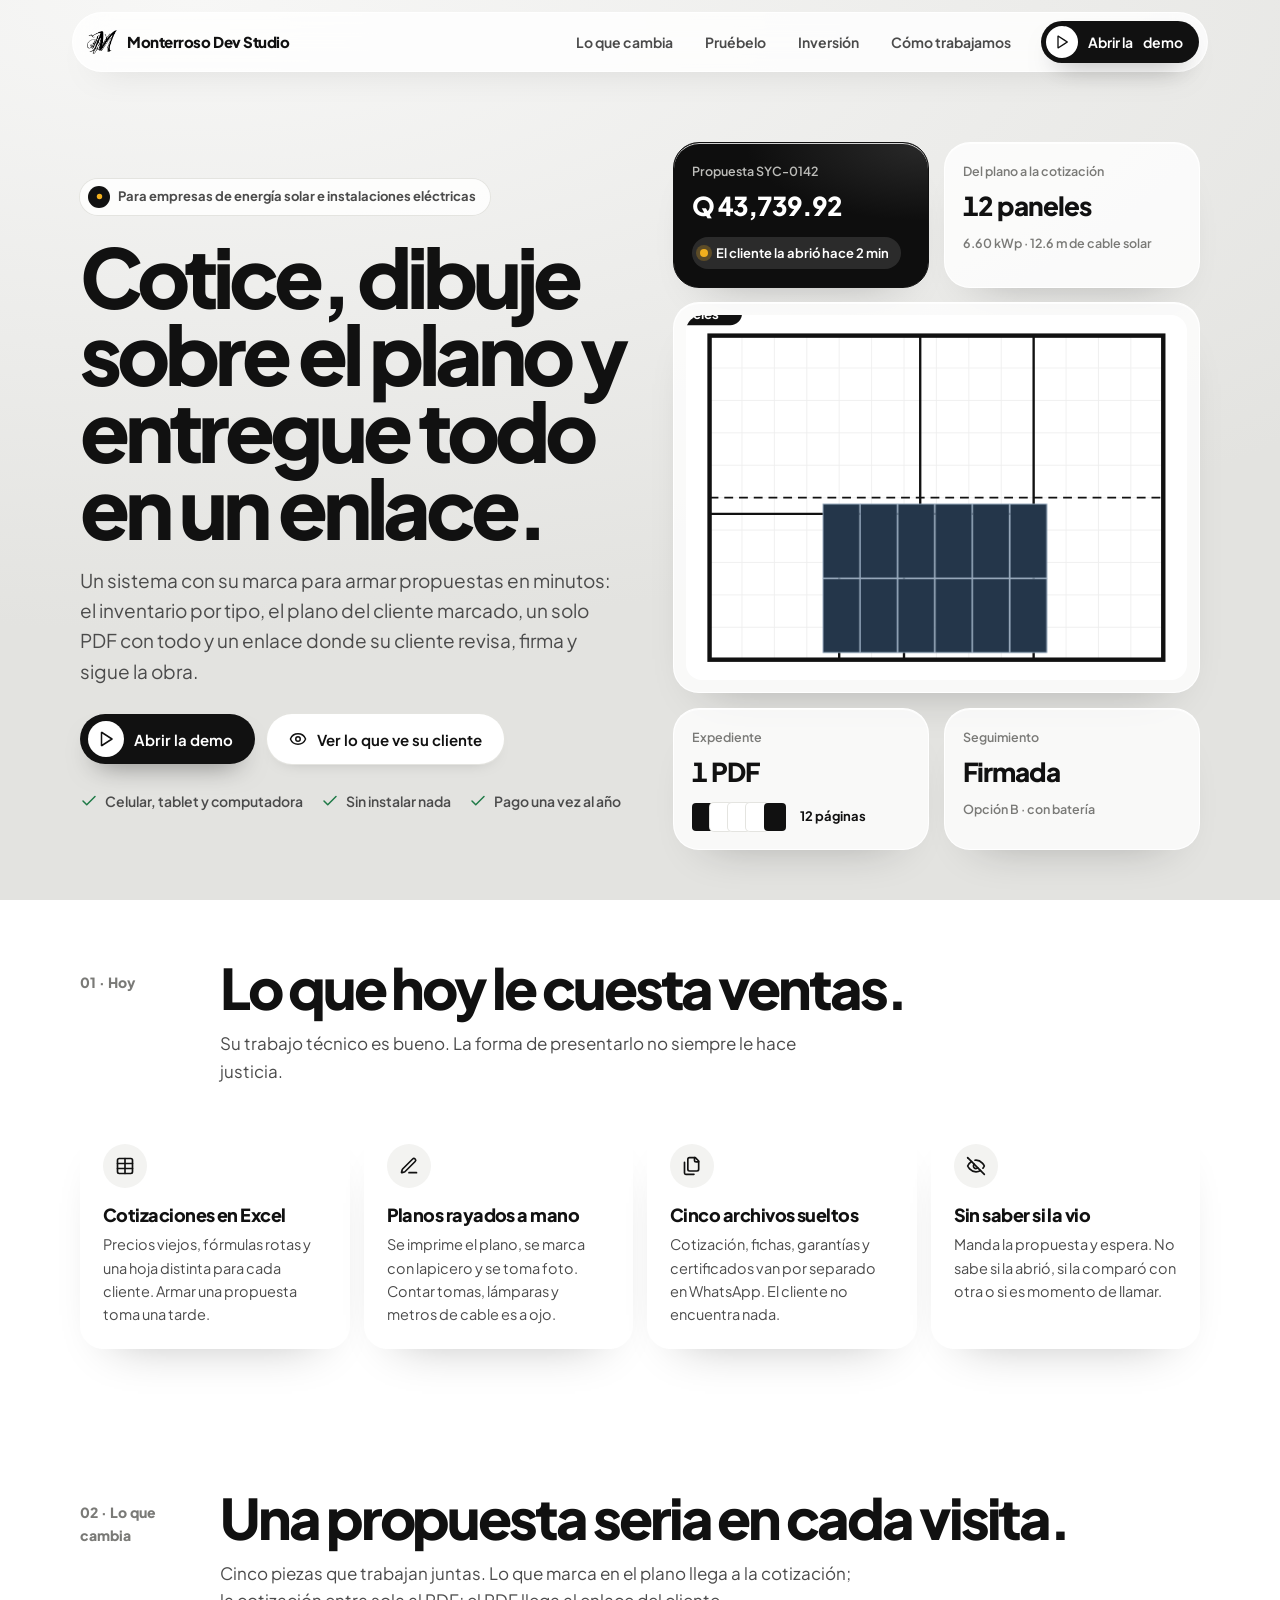
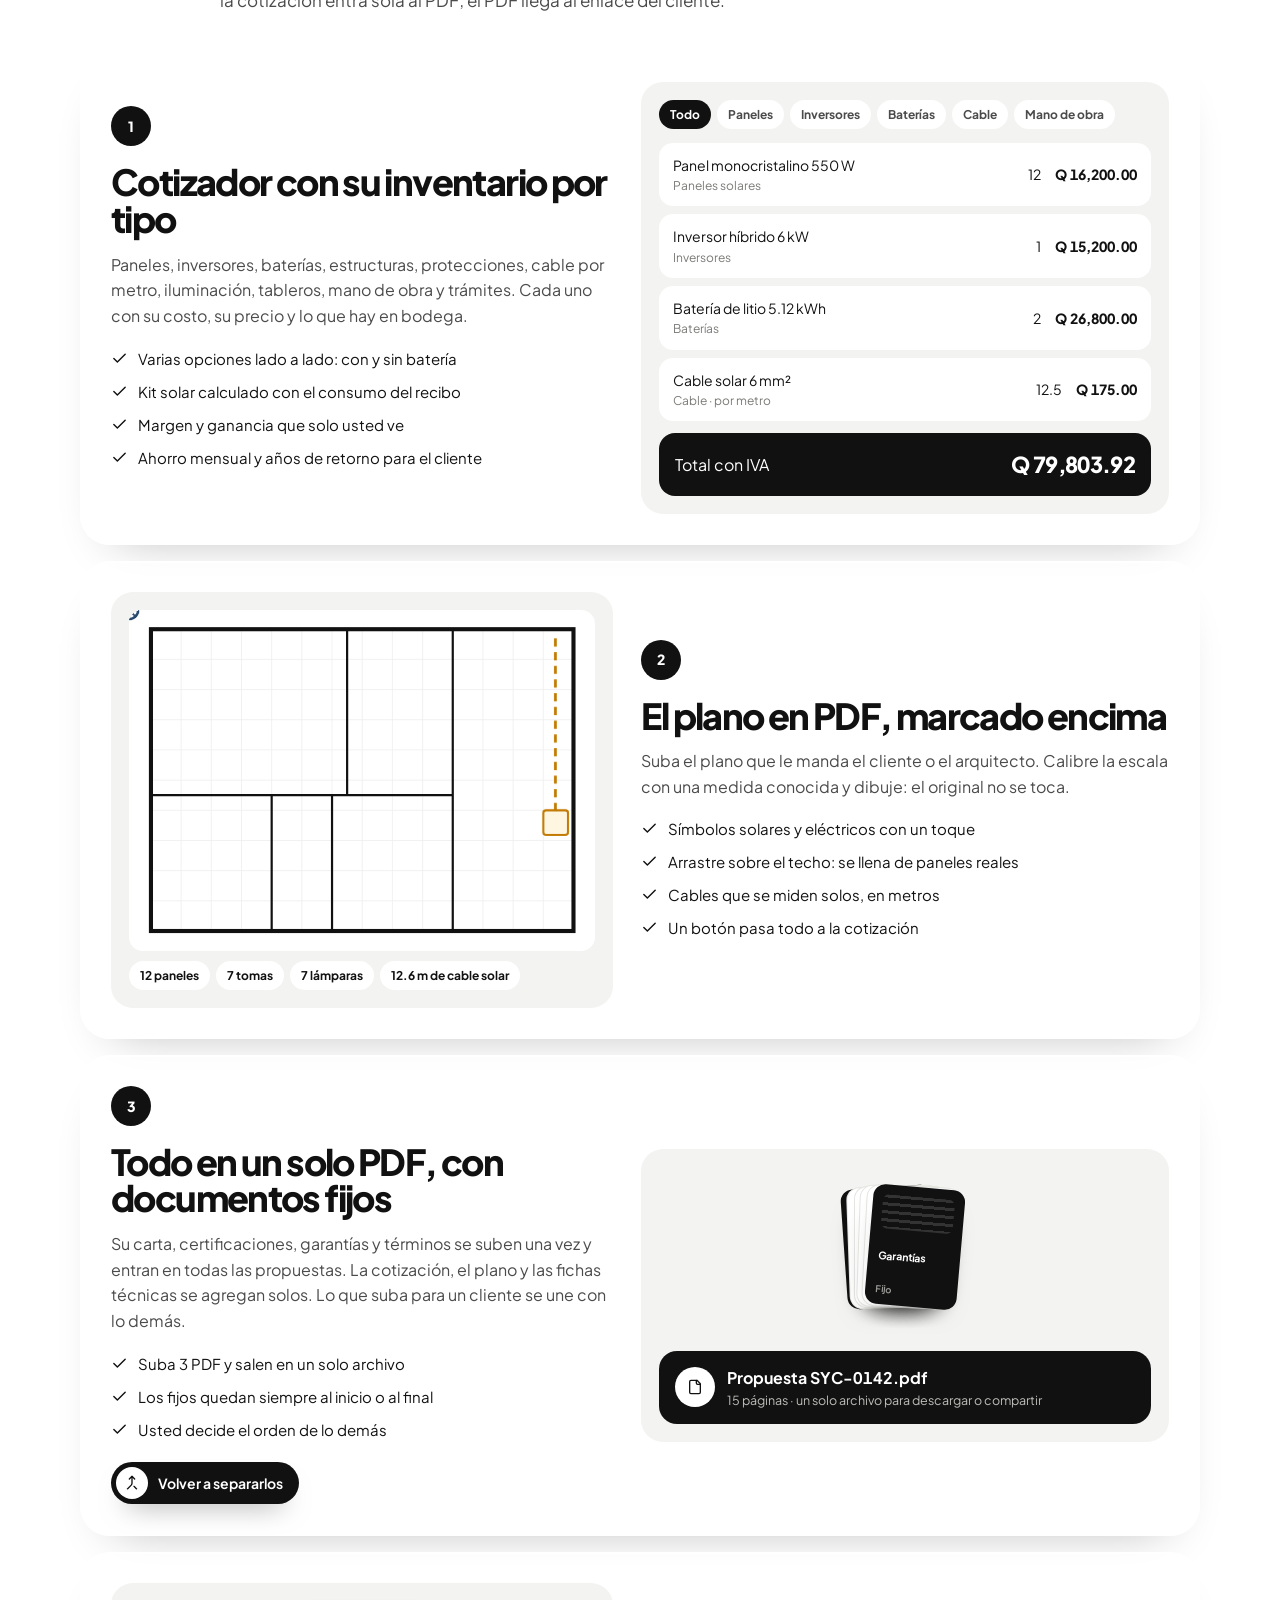
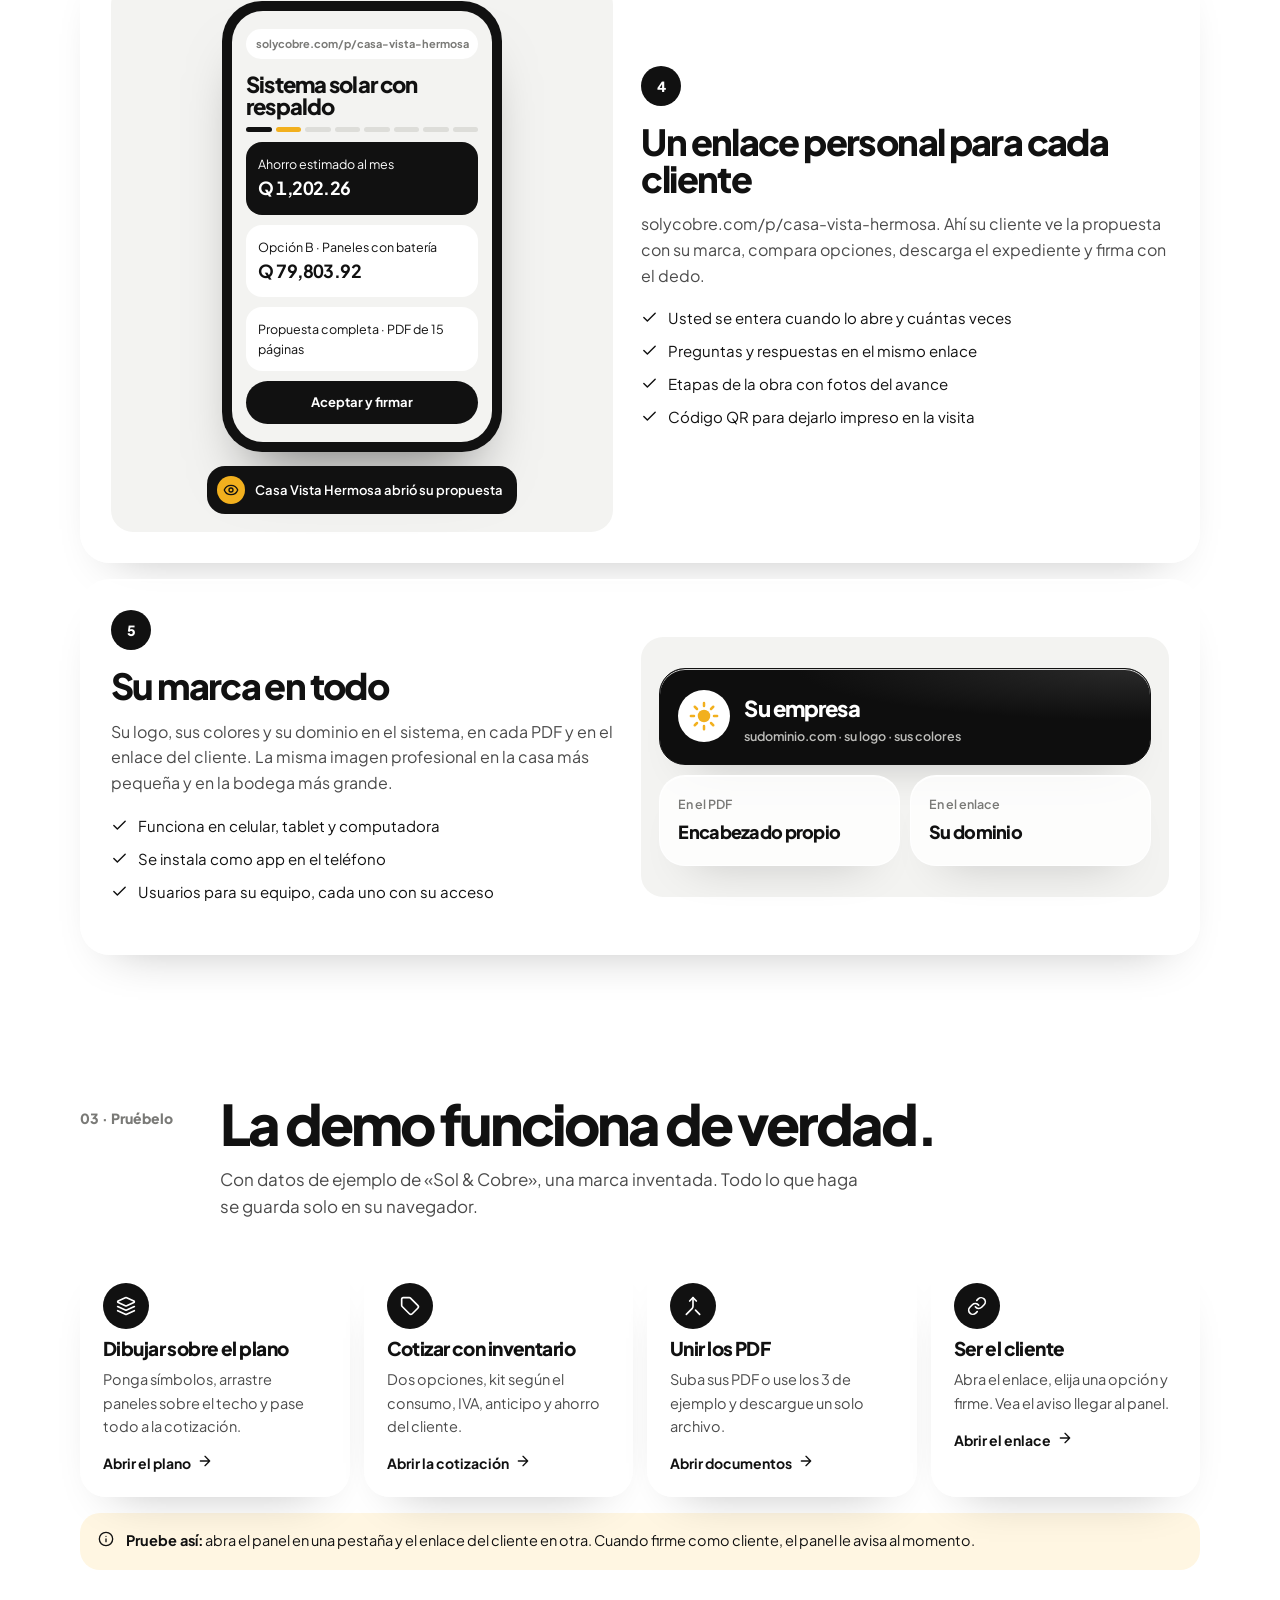
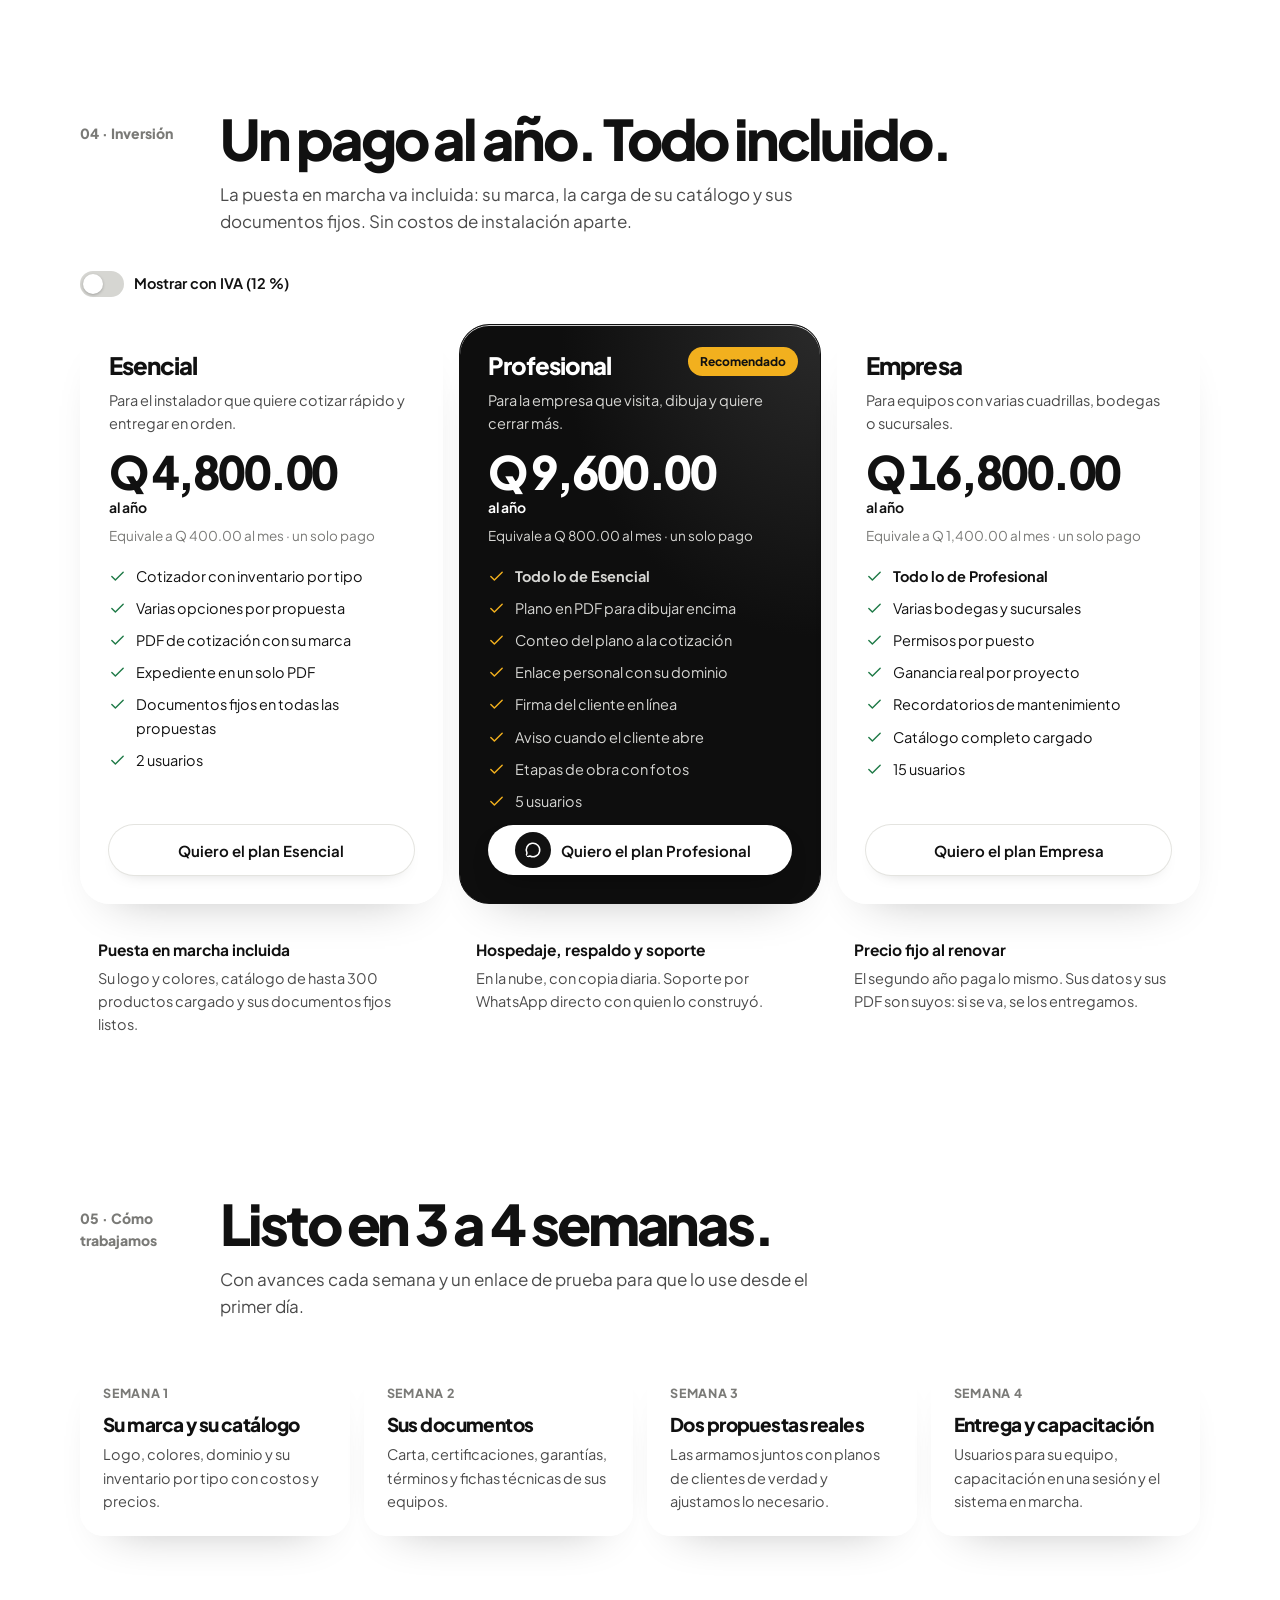
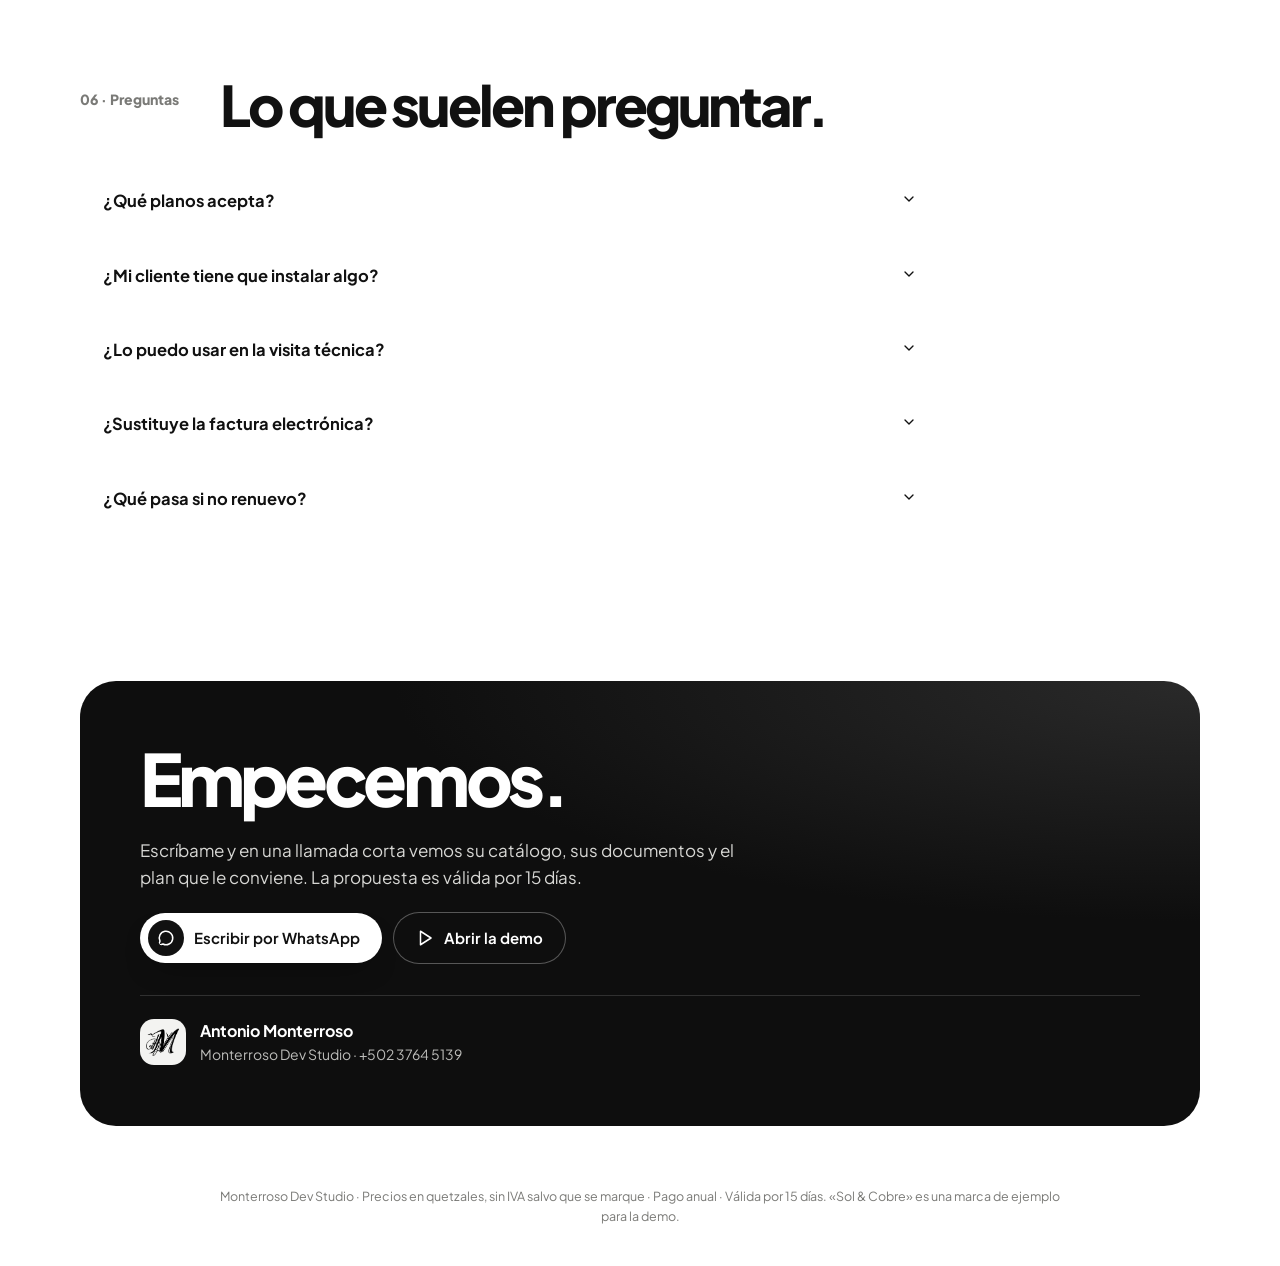
==== index.html @ 01df24fc "Propuesta y demo: sistema de propuestas para energía solar e instalaciones Co-Authored-By: Claude Op" ====
<!doctype html>
<html lang="es">
<head>
<meta charset="utf-8">
<meta name="viewport" content="width=device-width, initial-scale=1, viewport-fit=cover">
<title>Propuestas que cierran · Monterroso Dev Studio</title>
<meta name="description" content="Sistema para empresas de energía solar e instalaciones eléctricas: cotización con inventario por tipo, plano en PDF para dibujar encima, expediente en un solo PDF y enlace de seguimiento para cada cliente.">
<meta property="og:title" content="Propuestas que cierran · Energía solar e instalaciones">
<meta property="og:description" content="Cotice, dibuje sobre el plano y entregue todo en un solo enlace con su marca.">
<meta name="theme-color" content="#111111">
<link rel="icon" href="data:image/svg+xml,%3Csvg xmlns='http://www.w3.org/2000/svg' viewBox='0 0 24 24'%3E%3Crect width='24' height='24' rx='6' fill='%23111111'/%3E%3Ccircle cx='12' cy='12' r='5' fill='%23F2B01E'/%3E%3C/svg%3E">
<link rel="preconnect" href="https://fonts.googleapis.com">
<link rel="preconnect" href="https://fonts.gstatic.com" crossorigin>
<link href="https://fonts.googleapis.com/css2?family=Plus+Jakarta+Sans:wght@400;500;600;700;800&display=swap" rel="stylesheet">
<link rel="stylesheet" href="css/propuesta.css?v=2">
</head>
<body>
<header class="barra"><div class="barra-in">
  <a class="firma-b" href="#portada"><img src="img/firma-m.png" alt=""><span>Monterroso Dev Studio</span></a>
  <nav aria-label="Secciones"><a href="#cambia">Lo que cambia</a><a href="#pruebe">Pruébelo</a><a href="#inversion">Inversión</a><a href="#trabajo">Cómo trabajamos</a></nav>
  <a class="btn btn-n btn-s" href="demo/" data-i="play"><span class="sin-movil">Abrir la </span>demo</a>
</div></header>

<main>
<section class="portada" id="portada"><div class="envol">
  <div>
    <span class="eti"><i><svg width="13" height="13" viewBox="0 0 24 24" aria-hidden="true"><circle cx="12" cy="12" r="5" fill="#F2B01E"/></svg></i>Para empresas de energía solar e instalaciones eléctricas</span>
    <h1>Cotice, dibuje sobre el plano y entregue todo en un enlace.</h1>
    <p class="lead">Un sistema con su marca para armar propuestas en minutos: el inventario por tipo, el plano del cliente marcado, un solo PDF con todo y un enlace donde su cliente revisa, firma y sigue la obra.</p>
    <div class="fila"><a class="btn btn-n" href="demo/" data-i="play">Abrir la demo</a><a class="btn" href="demo/cliente.html?c=casa-vista-hermosa" data-i="eye">Ver lo que ve su cliente</a></div>
    <div class="puntos"><span data-i="check">Celular, tablet y computadora</span><span data-i="check">Sin instalar nada</span><span data-i="check">Pago una vez al año</span></div>
  </div>
  <div class="tablero" aria-hidden="true">
    <div class="pz neg aparece"><small>Propuesta SYC-0142</small><b>Q 43,739.92</b><span class="vivo"><i></i>El cliente la abrió hace 2 min</span></div>
    <div class="pz aparece"><small>Del plano a la cotización</small><b>12 paneles</b><small style="margin-top:6px">6.60 kWp · 12.6 m de cable solar</small></div>
    <div class="pz pz-plano aparece" data-plano-portada></div>
    <div class="pz aparece"><small>Expediente</small><b>1 PDF</b><div class="pila-m"><span class="f"></span><span></span><span></span><span></span><span class="f"></span><em>12 páginas</em></div></div>
    <div class="pz aparece"><small>Seguimiento</small><b>Firmada</b><small style="margin-top:6px">Opción B · con batería</small></div>
  </div>
</div></section>

<section class="sec" id="hoy"><div class="envol">
  <div class="sec-cab rv"><span class="n">01 · Hoy</span><div><h2>Lo que hoy le cuesta ventas.</h2><p>Su trabajo técnico es bueno. La forma de presentarlo no siempre le hace justicia.</p></div></div>
  <div class="dolor">
    <div class="rv"><span class="ic" data-i="table"></span><h3>Cotizaciones en Excel</h3><p>Precios viejos, fórmulas rotas y una hoja distinta para cada cliente. Armar una propuesta toma una tarde.</p></div>
    <div class="rv"><span class="ic" data-i="pen"></span><h3>Planos rayados a mano</h3><p>Se imprime el plano, se marca con lapicero y se toma foto. Contar tomas, lámparas y metros de cable es a ojo.</p></div>
    <div class="rv"><span class="ic" data-i="files"></span><h3>Cinco archivos sueltos</h3><p>Cotización, fichas, garantías y certificados van por separado en WhatsApp. El cliente no encuentra nada.</p></div>
    <div class="rv"><span class="ic" data-i="eyeOff"></span><h3>Sin saber si la vio</h3><p>Manda la propuesta y espera. No sabe si la abrió, si la comparó con otra o si es momento de llamar.</p></div>
  </div>
</div></section>

<section class="sec" id="cambia"><div class="envol">
  <div class="sec-cab rv"><span class="n">02 · Lo que cambia</span><div><h2>Una propuesta seria en cada visita.</h2><p>Cinco piezas que trabajan juntas. Lo que marca en el plano llega a la cotización; la cotización entra sola al PDF; el PDF llega al enlace del cliente.</p></div></div>
  <div class="piezas">

    <article class="pieza rv">
      <div class="pz-txt"><span class="num">1</span><h3>Cotizador con su inventario por tipo</h3>
        <p>Paneles, inversores, baterías, estructuras, protecciones, cable por metro, iluminación, tableros, mano de obra y trámites. Cada uno con su costo, su precio y lo que hay en bodega.</p>
        <ul><li data-i="check">Varias opciones lado a lado: con y sin batería</li><li data-i="check">Kit solar calculado con el consumo del recibo</li><li data-i="check">Margen y ganancia que solo usted ve</li><li data-i="check">Ahorro mensual y años de retorno para el cliente</li></ul>
      </div>
      <div class="vis"><div class="mc" data-mini-cot></div></div>
    </article>

    <article class="pieza rv">
      <div class="pz-txt"><span class="num">2</span><h3>El plano en PDF, marcado encima</h3>
        <p>Suba el plano que le manda el cliente o el arquitecto. Calibre la escala con una medida conocida y dibuje: el original no se toca.</p>
        <ul><li data-i="check">Símbolos solares y eléctricos con un toque</li><li data-i="check">Arrastre sobre el techo: se llena de paneles reales</li><li data-i="check">Cables que se miden solos, en metros</li><li data-i="check">Un botón pasa todo a la cotización</li></ul>
      </div>
      <div class="vis plano-mini"><div data-plano-mini></div><div class="leyenda"><span>12 paneles</span><span>7 tomas</span><span>7 lámparas</span><span>12.6 m de cable solar</span></div></div>
    </article>

    <article class="pieza rv">
      <div class="pz-txt"><span class="num">3</span><h3>Todo en un solo PDF, con documentos fijos</h3>
        <p>Su carta, certificaciones, garantías y términos se suben una vez y entran en todas las propuestas. La cotización, el plano y las fichas técnicas se agregan solos. Lo que suba para un cliente se une con lo demás.</p>
        <ul><li data-i="check">Suba 3 PDF y salen en un solo archivo</li><li data-i="check">Los fijos quedan siempre al inicio o al final</li><li data-i="check">Usted decide el orden de lo demás</li></ul>
        <button class="btn btn-n btn-s" type="button" data-unir data-i="merge">Unir los documentos</button>
      </div>
      <div class="vis"><div class="union">
        <div class="hojas" data-hojas>
          <div class="hj f" style="left:0%;--a:120px;--r:-4deg">Carta de presentación<em>Fijo</em></div>
          <div class="hj" style="left:17%;--a:62px;--r:-2deg">Cotización<em>Se agrega solo</em></div>
          <div class="hj" style="left:34%;--a:4px;--r:0deg">Recibo de luz<em>Subido</em></div>
          <div class="hj" style="left:51%;--a:-54px;--r:2deg">Estudio de sombras<em>Subido</em></div>
          <div class="hj" style="left:68%;--a:-112px;--r:3deg">Fotos del lugar<em>Subido</em></div>
          <div class="hj f" style="left:85%;--a:-170px;--r:5deg">Garantías<em>Fijo</em></div>
        </div>
        <div class="res-pdf" data-res><span class="ic" data-i="file"></span><div><b>Propuesta SYC-0142.pdf</b><small>15 páginas · un solo archivo para descargar o compartir</small></div></div>
      </div></div>
    </article>

    <article class="pieza rv">
      <div class="pz-txt"><span class="num">4</span><h3>Un enlace personal para cada cliente</h3>
        <p>solycobre.com/p/casa-vista-hermosa. Ahí su cliente ve la propuesta con su marca, compara opciones, descarga el expediente y firma con el dedo.</p>
        <ul><li data-i="check">Usted se entera cuando lo abre y cuántas veces</li><li data-i="check">Preguntas y respuestas en el mismo enlace</li><li data-i="check">Etapas de la obra con fotos del avance</li><li data-i="check">Código QR para dejarlo impreso en la visita</li></ul>
      </div>
      <div class="vis"><div class="tel"><div class="tel-in">
        <span class="tel-url">solycobre.com/p/casa-vista-hermosa</span>
        <h4>Sistema solar con respaldo</h4>
        <div class="pasos"><i class="h"></i><i class="a"></i><i></i><i></i><i></i><i></i><i></i><i></i></div>
        <div class="c neg">Ahorro estimado al mes<b>Q 1,202.26</b></div>
        <div class="c">Opción B · Paneles con batería<b>Q 79,803.92</b></div>
        <div class="c">Propuesta completa · PDF de 15 páginas</div>
        <div class="firmar">Aceptar y firmar</div>
      </div></div><div class="aviso-m"><i data-i="eye"></i>Casa Vista Hermosa abrió su propuesta</div></div>
    </article>

    <article class="pieza rv">
      <div class="pz-txt"><span class="num">5</span><h3>Su marca en todo</h3>
        <p>Su logo, sus colores y su dominio en el sistema, en cada PDF y en el enlace del cliente. La misma imagen profesional en la casa más pequeña y en la bodega más grande.</p>
        <ul><li data-i="check">Funciona en celular, tablet y computadora</li><li data-i="check">Se instala como app en el teléfono</li><li data-i="check">Usuarios para su equipo, cada uno con su acceso</li></ul>
      </div>
      <div class="vis" style="gap:10px">
        <div class="pz neg" style="display:flex;gap:14px;align-items:center"><span style="width:52px;height:52px;border-radius:50%;background:#fff;display:grid;place-items:center"><svg width="30" height="30" viewBox="0 0 24 24" aria-hidden="true"><circle cx="12" cy="12" r="5" fill="#F2B01E"/><g stroke="#F2B01E" stroke-width="2" stroke-linecap="round"><path d="M12 1.5v2.5M12 20v2.5M1.5 12H4M20 12h2.5M4.6 4.6l1.8 1.8M17.6 17.6l1.8 1.8M4.6 19.4l1.8-1.8M17.6 6.4l1.8-1.8"/></g></svg></span><div><b style="font-size:22px">Su empresa</b><small>sudominio.com · su logo · sus colores</small></div></div>
        <div style="display:grid;grid-template-columns:1fr 1fr;gap:10px"><div class="pz"><small>En el PDF</small><b style="font-size:18px">Encabezado propio</b></div><div class="pz"><small>En el enlace</small><b style="font-size:18px">Su dominio</b></div></div>
      </div>
    </article>
  </div>
</div></section>

<section class="sec" id="pruebe"><div class="envol">
  <div class="sec-cab rv"><span class="n">03 · Pruébelo</span><div><h2>La demo funciona de verdad.</h2><p>Con datos de ejemplo de «Sol &amp; Cobre», una marca inventada. Todo lo que haga se guarda solo en su navegador.</p></div></div>
  <div class="demos">
    <a class="demo-c rv" href="demo/#/p/SYC-0142/plano"><span class="ic" data-i="layers"></span><h3>Dibujar sobre el plano</h3><p>Ponga símbolos, arrastre paneles sobre el techo y pase todo a la cotización.</p><span>Abrir el plano <i data-i="arrow"></i></span></a>
    <a class="demo-c rv" href="demo/#/p/SYC-0142/cotizacion"><span class="ic" data-i="tag"></span><h3>Cotizar con inventario</h3><p>Dos opciones, kit según el consumo, IVA, anticipo y ahorro del cliente.</p><span>Abrir la cotización <i data-i="arrow"></i></span></a>
    <a class="demo-c rv" href="demo/#/p/SYC-0142/documentos"><span class="ic" data-i="merge"></span><h3>Unir los PDF</h3><p>Suba sus PDF o use los 3 de ejemplo y descargue un solo archivo.</p><span>Abrir documentos <i data-i="arrow"></i></span></a>
    <a class="demo-c rv" href="demo/cliente.html?c=casa-vista-hermosa"><span class="ic" data-i="link"></span><h3>Ser el cliente</h3><p>Abra el enlace, elija una opción y firme. Vea el aviso llegar al panel.</p><span>Abrir el enlace <i data-i="arrow"></i></span></a>
  </div>
  <div class="consejo rv"><span data-i="info"></span><p><b>Pruebe así:</b> abra el panel en una pestaña y el enlace del cliente en otra. Cuando firme como cliente, el panel le avisa al momento.</p></div>
</div></section>

<section class="sec" id="inversion"><div class="envol">
  <div class="sec-cab rv"><span class="n">04 · Inversión</span><div><h2>Un pago al año. Todo incluido.</h2><p>La puesta en marcha va incluida: su marca, la carga de su catálogo y sus documentos fijos. Sin costos de instalación aparte.</p></div></div>
  <label class="iva-sw rv"><input type="checkbox" data-iva> Mostrar con IVA (12 %)</label>
  <div class="planes" data-planes></div>
  <div class="incluye rv">
    <div><b>Puesta en marcha incluida</b>Su logo y colores, catálogo de hasta 300 productos cargado y sus documentos fijos listos.</div>
    <div><b>Hospedaje, respaldo y soporte</b>En la nube, con copia diaria. Soporte por WhatsApp directo con quien lo construyó.</div>
    <div><b>Precio fijo al renovar</b>El segundo año paga lo mismo. Sus datos y sus PDF son suyos: si se va, se los entregamos.</div>
  </div>
</div></section>

<section class="sec" id="trabajo"><div class="envol">
  <div class="sec-cab rv"><span class="n">05 · Cómo trabajamos</span><div><h2>Listo en 3 a 4 semanas.</h2><p>Con avances cada semana y un enlace de prueba para que lo use desde el primer día.</p></div></div>
  <div class="pasos-t">
    <div class="rv"><span class="sem">Semana 1</span><h3>Su marca y su catálogo</h3><p>Logo, colores, dominio y su inventario por tipo con costos y precios.</p></div>
    <div class="rv"><span class="sem">Semana 2</span><h3>Sus documentos</h3><p>Carta, certificaciones, garantías, términos y fichas técnicas de sus equipos.</p></div>
    <div class="rv"><span class="sem">Semana 3</span><h3>Dos propuestas reales</h3><p>Las armamos juntos con planos de clientes de verdad y ajustamos lo necesario.</p></div>
    <div class="rv"><span class="sem">Semana 4</span><h3>Entrega y capacitación</h3><p>Usuarios para su equipo, capacitación en una sesión y el sistema en marcha.</p></div>
  </div>
</div></section>

<section class="sec" id="preguntas"><div class="envol">
  <div class="sec-cab rv"><span class="n">06 · Preguntas</span><div><h2>Lo que suelen preguntar.</h2></div></div>
  <div class="faq">
    <details class="rv"><summary>¿Qué planos acepta?<span data-i="chevD"></span></summary><p>Cualquier PDF: el que exporta el arquitecto desde su programa de dibujo o uno escaneado. Se calibra la escala con una medida conocida y desde ahí todo sale en metros reales.</p></details>
    <details class="rv"><summary>¿Mi cliente tiene que instalar algo?<span data-i="chevD"></span></summary><p>No. Abre el enlace en su teléfono o computadora. Firma con el dedo y descarga su PDF sin crear cuenta.</p></details>
    <details class="rv"><summary>¿Lo puedo usar en la visita técnica?<span data-i="chevD"></span></summary><p>Sí. En el teléfono o la tablet marca el plano, ajusta la cotización y le deja el código QR al cliente antes de irse.</p></details>
    <details class="rv"><summary>¿Sustituye la factura electrónica?<span data-i="chevD"></span></summary><p>No. Arma propuestas, cotizaciones y seguimiento. La facturación FEL se puede conectar después si la necesita.</p></details>
    <details class="rv"><summary>¿Qué pasa si no renuevo?<span data-i="chevD"></span></summary><p>Le entregamos todas sus propuestas, su catálogo y sus PDF. La información es de su empresa.</p></details>
  </div>
</div></section>

<section class="cierre" id="empecemos"><div class="envol"><div class="cierre-in rv">
  <h2>Empecemos.</h2>
  <p>Escríbame y en una llamada corta vemos su catálogo, sus documentos y el plan que le conviene. La propuesta es válida por 15 días.</p>
  <div class="fila"><a class="btn btn-n" data-wa href="#" target="_blank" rel="noopener" data-i="chat">Escribir por WhatsApp</a><a class="btn" href="demo/" data-i="play">Abrir la demo</a></div>
  <div class="firma"><img src="img/firma-m.png" alt="M de Monterroso"><span><b>Antonio Monterroso</b>Monterroso Dev Studio · +502 3764 5139</span></div>
</div></div></section>
</main>
<footer class="pie">Monterroso Dev Studio · Precios en quetzales, sin IVA salvo que se marque · Pago anual · Válida por 15 días. «Sol &amp; Cobre» es una marca de ejemplo para la demo.</footer>
<script src="js/propuesta.js?v=2"></script>
</body>
</html>
---- css/propuesta.css ----
/* Propuesta · Monterroso Dev Studio — diseño claro tipo tablero */
:root {
  --papel: #F3F3F1; --blanco: #FFFFFF; --tinta: #111111; --tinta-2: #4B4B4B; --gris: #7A7A77; --linea: #E4E4E0;
  --sol: #F2B01E; --sol-s: #FFF6E2; --bien: #1F7A47;
  --vidrio: rgba(255,255,255,.78); --borde-v: rgba(255,255,255,.95);
  --sombra: 0 1px 0 rgba(255,255,255,.8) inset, 0 24px 48px -34px rgba(0,0,0,.32);
  --ease: cubic-bezier(0.23, 1, 0.32, 1);
  --f: "Plus Jakarta Sans", ui-sans-serif, sans-serif;
  color-scheme: light;
}
* { box-sizing: border-box; }
html { scroll-behavior: smooth; -webkit-text-size-adjust: 100%; }
@media (prefers-reduced-motion: reduce) { html { scroll-behavior: auto; } }
body { margin: 0; background: radial-gradient(120% 70% at 15% 0%, #F7F7F6 0%, #ECECEA 55%, #E3E3E0 100%) fixed; color: var(--tinta); font: 16px/1.6 var(--f); -webkit-font-smoothing: antialiased; }
h1, h2, h3 { margin: 0; letter-spacing: -0.04em; line-height: 1.02; font-weight: 800; }
p { margin: 0; }
a { color: inherit; }
b { font-variant-numeric: tabular-nums; }
svg { flex: none; }
:focus-visible { outline: 2px solid var(--tinta); outline-offset: 3px; }
.sr { position: absolute; width: 1px; height: 1px; overflow: hidden; clip: rect(0 0 0 0); white-space: nowrap; }
.envol { max-width: 1160px; margin: 0 auto; padding: 0 20px; }

/* barra */
.barra { position: sticky; top: 12px; z-index: 20; margin: 12px auto 0; max-width: 1160px; padding: 0 12px; }
.barra-in { display: flex; align-items: center; gap: 16px; padding: 8px 8px 8px 14px; border-radius: 999px; background: rgba(255,255,255,.82); border: 1px solid var(--borde-v); box-shadow: 0 16px 36px -26px rgba(0,0,0,.35); -webkit-backdrop-filter: blur(16px); backdrop-filter: blur(16px); }
.firma-b { display: flex; align-items: center; gap: 10px; text-decoration: none; font-weight: 800; letter-spacing: -0.03em; font-size: 15px; }
.firma-b img { width: 30px; height: 30px; object-fit: contain; }
.barra nav { display: flex; gap: 4px; margin-left: auto; }
.barra nav a { text-decoration: none; font-weight: 650; font-size: 14px; color: var(--tinta-2); padding: 9px 14px; border-radius: 999px; transition: background-color 160ms var(--ease), color 160ms var(--ease); }
@media (hover: hover) and (pointer: fine) { .barra nav a:hover { background: rgba(0,0,0,.05); color: var(--tinta); } }
@media (max-width: 860px) { .barra nav { display: none; } .barra .btn { margin-left: auto; } }

/* botones */
.btn { display: inline-flex; align-items: center; gap: 10px; min-height: 50px; padding: 0 22px; border-radius: 999px; border: 0; background: var(--blanco); color: var(--tinta); font: 650 15px var(--f); cursor: pointer; text-decoration: none; white-space: nowrap; box-shadow: 0 0 0 1px var(--linea), 0 8px 18px -14px rgba(0,0,0,.35); transition: transform 140ms var(--ease), background-color 160ms var(--ease), box-shadow 160ms var(--ease); }
.btn:active { transform: scale(0.97); }
.btn-n { background: #111; color: #fff; box-shadow: 0 14px 28px -16px rgba(0,0,0,.6); padding-left: 8px; }
.btn-n > svg:first-child { width: 36px; height: 36px; padding: 9px; border-radius: 50%; background: #fff; color: #111; }
.btn-s { min-height: 42px; font-size: 14px; padding: 0 16px; }
.btn-s.btn-n { padding-left: 5px; }
.btn-s.btn-n > svg:first-child { width: 32px; height: 32px; padding: 8px; }
@media (hover: hover) and (pointer: fine) { .btn-n:hover { background: #000; } .btn:not(.btn-n):hover { box-shadow: 0 0 0 1px #111, 0 8px 18px -14px rgba(0,0,0,.35); } }
.fila { display: flex; flex-wrap: wrap; gap: 12px; align-items: center; }

/* portada */
.portada { padding: 70px 0 40px; }
.portada .envol { display: grid; grid-template-columns: minmax(0, 1.05fr) minmax(0, 1fr); gap: 40px; align-items: center; }
@media (max-width: 960px) { .portada .envol { grid-template-columns: 1fr; } .portada { padding-top: 44px; } }
.eti { display: inline-flex; align-items: center; gap: 8px; font-size: 13px; font-weight: 700; color: var(--tinta-2); padding: 7px 14px 7px 8px; border-radius: 999px; background: rgba(255,255,255,.85); box-shadow: 0 0 0 1px var(--linea); }
.eti i { width: 22px; height: 22px; border-radius: 50%; background: #111; display: grid; place-items: center; }
.portada h1 { font-size: clamp(42px, 6.4vw, 82px); letter-spacing: -0.06em; line-height: .94; margin: 22px 0 20px; }
.portada .lead { font-size: clamp(17px, 1.6vw, 19px); color: var(--tinta-2); max-width: 540px; margin-bottom: 28px; }
.puntos { display: flex; flex-wrap: wrap; gap: 8px 18px; margin-top: 26px; font-size: 14px; font-weight: 600; color: var(--tinta-2); }
.puntos span { display: inline-flex; gap: 7px; align-items: center; }
.puntos svg { color: var(--bien); }

/* tablero de portada */
.tablero { position: relative; display: grid; grid-template-columns: 1fr 1fr; gap: 14px; }
.pz { background: var(--vidrio); border: 1px solid var(--borde-v); box-shadow: var(--sombra); border-radius: 26px; padding: 18px; }
.pz small { display: block; font-size: 12.5px; color: var(--gris); font-weight: 600; }
.pz b { font-size: 26px; font-weight: 800; letter-spacing: -0.04em; display: block; margin-top: 4px; }
.pz.neg { background: radial-gradient(120% 90% at 100% 0%, #2A2A2A 0%, #0E0E0E 60%); color: #fff; border-color: #111; }
.pz.neg small { color: #BDBDBA; }
.pz-plano { grid-column: 1 / -1; padding: 12px; }
.pz-plano svg { width: 100%; height: auto; display: block; border-radius: 16px; background: #fff; }
.vivo { display: inline-flex; gap: 8px; align-items: center; margin-top: 10px; font-size: 13px; font-weight: 650; padding: 6px 12px 6px 8px; border-radius: 999px; background: rgba(255,255,255,.12); }
.vivo i { width: 8px; height: 8px; border-radius: 50%; background: var(--sol); box-shadow: 0 0 0 4px rgba(242,176,30,.25); }
.pila-m { display: flex; align-items: center; gap: 10px; margin-top: 10px; }
.pila-m span { width: 22px; height: 28px; border-radius: 4px; background: #fff; box-shadow: 0 0 0 1px var(--linea); margin-left: -14px; }
.pila-m span:first-child { margin-left: 0; }
.pila-m span.f { background: #111; box-shadow: none; }
.pila-m em { font-style: normal; font-size: 13px; font-weight: 700; margin-left: 4px; }
.aparece { animation: aparece 700ms var(--ease) both; }
.aparece:nth-child(2) { animation-delay: 70ms; } .aparece:nth-child(3) { animation-delay: 140ms; } .aparece:nth-child(4) { animation-delay: 210ms; }
@keyframes aparece { from { opacity: 0; transform: translateY(14px) scale(0.98); } }
.panel-sol { opacity: 0; animation: pone 500ms var(--ease) forwards; }
@keyframes pone { from { opacity: 0; transform: translateY(-6px); } to { opacity: 1; transform: none; } }

/* secciones */
.sec { padding: 70px 0; }
.sec-cab { display: grid; grid-template-columns: 120px 1fr; gap: 20px; margin-bottom: 36px; align-items: start; }
.sec-cab .n { font-size: 14px; font-weight: 800; color: var(--gris); padding-top: 12px; }
.sec-cab h2 { font-size: clamp(32px, 4.4vw, 56px); letter-spacing: -0.055em; }
.sec-cab p { color: var(--tinta-2); font-size: 17px; margin-top: 14px; max-width: 640px; }
@media (max-width: 700px) { .sec { padding: 46px 0; } .sec-cab { grid-template-columns: 1fr; gap: 6px; margin-bottom: 24px; } .sec-cab .n { padding: 0; } }

/* hoy */
.dolor { display: grid; grid-template-columns: repeat(4, 1fr); gap: 14px; }
@media (max-width: 960px) { .dolor { grid-template-columns: 1fr 1fr; } }
@media (max-width: 520px) { .dolor { grid-template-columns: 1fr; } }
.dolor div { background: var(--vidrio); border: 1px solid var(--borde-v); box-shadow: var(--sombra); border-radius: 24px; padding: 22px; }
.dolor .ic { width: 44px; height: 44px; border-radius: 50%; background: var(--papel); display: grid; place-items: center; margin-bottom: 16px; }
.dolor h3 { font-size: 18px; letter-spacing: -0.03em; margin-bottom: 8px; line-height: 1.2; }
.dolor p { font-size: 14.5px; color: var(--tinta-2); }

/* lo que cambia */
.piezas { display: grid; gap: 16px; }
.pieza { display: grid; grid-template-columns: minmax(0, 1fr) minmax(0, 1.05fr); gap: 28px; align-items: center; background: var(--vidrio); border: 1px solid var(--borde-v); box-shadow: var(--sombra); border-radius: 30px; padding: 30px; }
.pieza:nth-child(even) .pz-txt { order: 2; }
@media (max-width: 860px) { .pieza { grid-template-columns: 1fr; padding: 22px; gap: 20px; } .pieza:nth-child(even) .pz-txt { order: 0; } }
.pz-txt .num { display: inline-grid; place-items: center; width: 40px; height: 40px; border-radius: 50%; background: #111; color: #fff; font-weight: 800; font-size: 14px; margin-bottom: 18px; }
.pz-txt h3 { font-size: clamp(26px, 3vw, 36px); letter-spacing: -0.045em; margin-bottom: 14px; }
.pz-txt p { color: var(--tinta-2); font-size: 16px; }
.pz-txt ul { list-style: none; padding: 0; margin: 18px 0 20px; display: grid; gap: 9px; font-size: 15px; }
.pz-txt li { display: flex; gap: 10px; }
.pz-txt li svg { margin-top: 3px; }
.vis { background: var(--papel); border-radius: 22px; padding: 18px; min-height: 260px; display: grid; align-content: center; }

/* mini cotizador */
.mc { display: grid; gap: 8px; }
.mc-f { display: grid; grid-template-columns: 1fr auto auto; gap: 14px; align-items: center; background: #fff; border-radius: 14px; padding: 11px 14px; font-size: 14px; }
.mc-f small { display: block; color: var(--gris); font-size: 12px; }
.mc-f b { font-weight: 750; }
.mc-t { display: flex; justify-content: space-between; align-items: center; background: #111; color: #fff; border-radius: 16px; padding: 14px 16px; margin-top: 4px; }
.mc-t b { font-size: 22px; font-weight: 800; letter-spacing: -0.03em; }
.tipos { display: flex; flex-wrap: wrap; gap: 6px; margin-bottom: 6px; }
.tipos span { font-size: 12px; font-weight: 700; padding: 5px 11px; border-radius: 999px; background: #fff; color: var(--tinta-2); }
.tipos span.on { background: #111; color: #fff; }

/* unir PDF */
.union { display: grid; gap: 14px; }
.hojas { position: relative; height: 170px; }
.hj { position: absolute; top: 20px; width: 92px; height: 120px; border-radius: 12px; background: #fff; box-shadow: 0 0 0 1px var(--linea), 0 14px 26px -18px rgba(0,0,0,.4); padding: 10px; font-size: 10.5px; font-weight: 700; line-height: 1.2; transition: transform 620ms var(--ease), opacity 400ms var(--ease); display: grid; align-content: space-between; }
.hj::before { content: ""; display: block; height: 34px; border-radius: 6px; background: repeating-linear-gradient(#EDEDEA 0 3px, transparent 3px 8px); }
.hj.f { background: #111; color: #fff; box-shadow: 0 14px 26px -18px rgba(0,0,0,.6); }
.hj.f::before { background: repeating-linear-gradient(#333 0 3px, transparent 3px 8px); }
.hj em { font-style: normal; font-size: 9.5px; color: var(--gris); font-weight: 650; }
.hj.f em { color: #9A9A97; }
.hojas.unidas .hj { transform: translateX(var(--a)) rotate(var(--r)); }
.res-pdf { display: flex; align-items: center; gap: 12px; background: #111; color: #fff; border-radius: 18px; padding: 14px 16px; opacity: 0; transform: translateY(8px); transition: opacity 400ms var(--ease) 300ms, transform 500ms var(--ease) 300ms; }
.res-pdf.ver { opacity: 1; transform: none; }
.res-pdf b { font-size: 16px; }
.res-pdf small { display: block; color: #BDBDBA; font-size: 12.5px; }
.res-pdf .ic { width: 40px; height: 40px; border-radius: 50%; background: #fff; color: #111; display: grid; place-items: center; }

/* enlace del cliente */
.tel { width: min(280px, 100%); margin: 0 auto; background: #111; border-radius: 40px; padding: 10px; box-shadow: 0 40px 60px -30px rgba(0,0,0,.5); }
.tel-in { background: #F3F3F1; border-radius: 31px; padding: 18px 14px; display: grid; gap: 10px; min-height: 420px; align-content: start; }
.tel-url { font-size: 11px; font-weight: 700; text-align: center; color: var(--gris); background: #fff; border-radius: 999px; padding: 6px; }
.tel h4 { margin: 4px 0 0; font-size: 22px; letter-spacing: -0.04em; line-height: 1; font-weight: 800; }
.tel .c { background: #fff; border-radius: 16px; padding: 12px; font-size: 12.5px; }
.tel .c b { display: block; font-size: 18px; letter-spacing: -0.03em; }
.tel .c.neg { background: #111; color: #fff; }
.tel .pasos { display: flex; gap: 4px; }
.tel .pasos i { flex: 1; height: 5px; border-radius: 99px; background: #DDDDD9; }
.tel .pasos i.h { background: #111; }
.tel .pasos i.a { background: var(--sol); }
.tel .firmar { background: #111; color: #fff; border-radius: 999px; padding: 11px; text-align: center; font-weight: 700; font-size: 13px; }
.aviso-m { display: flex; gap: 10px; align-items: center; background: #111; color: #fff; padding: 10px 14px 10px 10px; border-radius: 18px; font-size: 13px; font-weight: 600; margin: 14px auto 0; width: fit-content; max-width: 100%; }
.aviso-m i { width: 28px; height: 28px; border-radius: 50%; background: var(--sol); color: #111; display: grid; place-items: center; }

/* plano mini */
.plano-mini svg { width: 100%; height: auto; display: block; background: #fff; border-radius: 14px; }
.leyenda { display: flex; flex-wrap: wrap; gap: 6px; margin-top: 10px; }
.leyenda span { font-size: 12px; font-weight: 700; background: #fff; border-radius: 999px; padding: 5px 11px; }

/* pruébelo */
.demos { display: grid; grid-template-columns: repeat(4, 1fr); gap: 14px; }
@media (max-width: 960px) { .demos { grid-template-columns: 1fr 1fr; } }
@media (max-width: 520px) { .demos { grid-template-columns: 1fr; } }
.demo-c { display: grid; gap: 10px; align-content: start; background: var(--vidrio); border: 1px solid var(--borde-v); box-shadow: var(--sombra); border-radius: 26px; padding: 22px; text-decoration: none; color: inherit; transition: box-shadow 180ms var(--ease), transform 140ms var(--ease); }
.demo-c:active { transform: scale(0.98); }
@media (hover: hover) and (pointer: fine) { .demo-c:hover { box-shadow: 0 0 0 1.5px #111, 0 24px 48px -34px rgba(0,0,0,.32); } }
.demo-c .ic { width: 46px; height: 46px; border-radius: 50%; background: #111; color: #fff; display: grid; place-items: center; }
.demo-c h3 { font-size: 19px; letter-spacing: -0.03em; }
.demo-c p { font-size: 14.5px; color: var(--tinta-2); }
.demo-c span { font-size: 14px; font-weight: 700; display: inline-flex; gap: 6px; align-items: center; margin-top: 4px; }
.consejo { margin-top: 16px; display: flex; gap: 12px; align-items: flex-start; background: var(--sol-s); border-radius: 20px; padding: 16px 18px; font-size: 14.5px; }
.consejo svg { margin-top: 2px; }

/* inversión */
.iva-sw { display: inline-flex; align-items: center; gap: 10px; font-weight: 650; font-size: 14.5px; cursor: pointer; }
.iva-sw input { appearance: none; width: 44px; height: 26px; border-radius: 999px; background: #D6D6D2; position: relative; cursor: pointer; transition: background-color 180ms var(--ease); margin: 0; }
.iva-sw input::after { content: ""; position: absolute; top: 3px; left: 3px; width: 20px; height: 20px; border-radius: 50%; background: #fff; transition: transform 200ms var(--ease); box-shadow: 0 1px 3px rgba(0,0,0,.25); }
.iva-sw input:checked { background: #111; }
.iva-sw input:checked::after { transform: translateX(18px); }
.planes { display: grid; grid-template-columns: repeat(3, 1fr); gap: 16px; align-items: stretch; margin-top: 20px; }
@media (max-width: 960px) { .planes { grid-template-columns: 1fr; } }
.plan { display: grid; grid-template-rows: auto auto auto 1fr auto; gap: 12px; background: var(--vidrio); border: 1px solid var(--borde-v); box-shadow: var(--sombra); border-radius: 30px; padding: 28px; position: relative; }
.plan.rec { background: radial-gradient(120% 90% at 100% 0%, #2A2A2A 0%, #0E0E0E 60%); color: #fff; border-color: #111; }
.plan .ins { position: absolute; top: 22px; right: 22px; font-size: 12px; font-weight: 750; padding: 5px 12px; border-radius: 999px; background: var(--sol); color: #111; }
.plan h3 { font-size: 24px; letter-spacing: -0.04em; }
.plan .para { font-size: 14.5px; color: var(--tinta-2); }
.plan.rec .para, .plan.rec .mes, .plan.rec li { color: #D7D7D4; }
.plan .precio b { font-size: clamp(36px, 4vw, 46px); font-weight: 800; letter-spacing: -0.055em; display: block; line-height: 1; }
.plan .precio span { font-size: 14px; font-weight: 650; }
.plan .mes { font-size: 13.5px; color: var(--gris); margin-top: 6px; }
.plan ul { list-style: none; padding: 0; margin: 6px 0 0; display: grid; gap: 9px; font-size: 14.5px; align-content: start; }
.plan li { display: flex; gap: 10px; }
.plan li svg { margin-top: 3px; color: var(--bien); }
.plan.rec li svg { color: var(--sol); }
.plan .btn { justify-content: center; width: 100%; }
.plan.rec .btn-n { background: #fff; color: #111; }
.plan.rec .btn-n > svg:first-child { background: #111; color: #fff; }
.incluye { display: grid; grid-template-columns: repeat(3, 1fr); gap: 14px; margin-top: 16px; }
@media (max-width: 860px) { .incluye { grid-template-columns: 1fr; } }
.incluye div { background: rgba(255,255,255,.6); border-radius: 22px; padding: 18px; font-size: 14.5px; color: var(--tinta-2); }
.incluye b { display: block; color: var(--tinta); font-size: 15.5px; margin-bottom: 4px; }

/* cómo trabajamos */
.pasos-t { display: grid; grid-template-columns: repeat(4, 1fr); gap: 14px; counter-reset: p; }
@media (max-width: 960px) { .pasos-t { grid-template-columns: 1fr 1fr; } }
@media (max-width: 520px) { .pasos-t { grid-template-columns: 1fr; } }
.pasos-t div { background: var(--vidrio); border: 1px solid var(--borde-v); box-shadow: var(--sombra); border-radius: 24px; padding: 22px; }
.pasos-t .sem { font-size: 12.5px; font-weight: 750; color: var(--gris); text-transform: uppercase; letter-spacing: .06em; }
.pasos-t h3 { font-size: 19px; letter-spacing: -0.03em; margin: 8px 0; line-height: 1.2; }
.pasos-t p { font-size: 14.5px; color: var(--tinta-2); }

/* preguntas */
.faq { display: grid; gap: 10px; max-width: 860px; }
.faq details { background: var(--vidrio); border: 1px solid var(--borde-v); box-shadow: var(--sombra); border-radius: 22px; padding: 0 22px; }
.faq summary { cursor: pointer; list-style: none; padding: 18px 0; font-weight: 700; font-size: 16.5px; display: flex; justify-content: space-between; gap: 14px; align-items: center; }
.faq summary::-webkit-details-marker { display: none; }
.faq summary svg { transition: transform 220ms var(--ease); }
.faq details[open] summary svg { transform: rotate(180deg); }
.faq details p { padding: 0 0 18px; color: var(--tinta-2); font-size: 15px; }

/* cierre */
.cierre { padding: 80px 0 60px; }
.cierre-in { background: radial-gradient(120% 90% at 100% 0%, #2A2A2A 0%, #0E0E0E 60%); color: #fff; border-radius: 36px; padding: clamp(28px, 5vw, 60px); display: grid; gap: 22px; }
.cierre h2 { font-size: clamp(38px, 6vw, 72px); letter-spacing: -0.06em; }
.cierre p { color: #D7D7D4; font-size: 17px; max-width: 620px; }
.cierre .btn-n { background: #fff; color: #111; }
.cierre .btn-n > svg:first-child { background: #111; color: #fff; }
.cierre .btn:not(.btn-n) { background: transparent; color: #fff; box-shadow: 0 0 0 1px rgba(255,255,255,.3); }
.firma { display: flex; align-items: center; gap: 14px; margin-top: 10px; padding-top: 22px; border-top: 1px solid rgba(255,255,255,.14); }
.firma img { width: 46px; height: 46px; object-fit: contain; background: #F3F3F1; border-radius: 14px; padding: 6px; }
.firma span { font-size: 14px; color: #BDBDBA; }
.firma b { display: block; color: #fff; font-size: 16px; }
.pie { text-align: center; font-size: 12.5px; color: var(--gris); padding: 0 20px 40px; max-width: 900px; margin: 0 auto; }

/* revelar al bajar */
.rv { opacity: 0; transform: translateY(16px); transition: opacity 600ms var(--ease), transform 700ms var(--ease); }
.rv.si { opacity: 1; transform: none; }
@media (prefers-reduced-motion: reduce) {
  .rv { transform: none; transition: opacity 300ms ease-out; }
  .aparece, .panel-sol { animation: none; opacity: 1; }
  .hj { transition: opacity 300ms ease-out; }
  .hojas.unidas .hj { transform: none; }
  .btn:active, .demo-c:active { transform: none; }
}
.sec, .cierre, .portada { scroll-margin-top: 80px; }
@media (max-width: 480px) {
  .firma-b { font-size: 14px; white-space: nowrap; }
  .barra .sin-movil { display: none; }
  .barra .btn-s { text-transform: capitalize; }
  .barra .btn-s { padding-right: 12px; font-size: 13px; }
  .hj { width: 78px; height: 104px; font-size: 9.5px; }
}
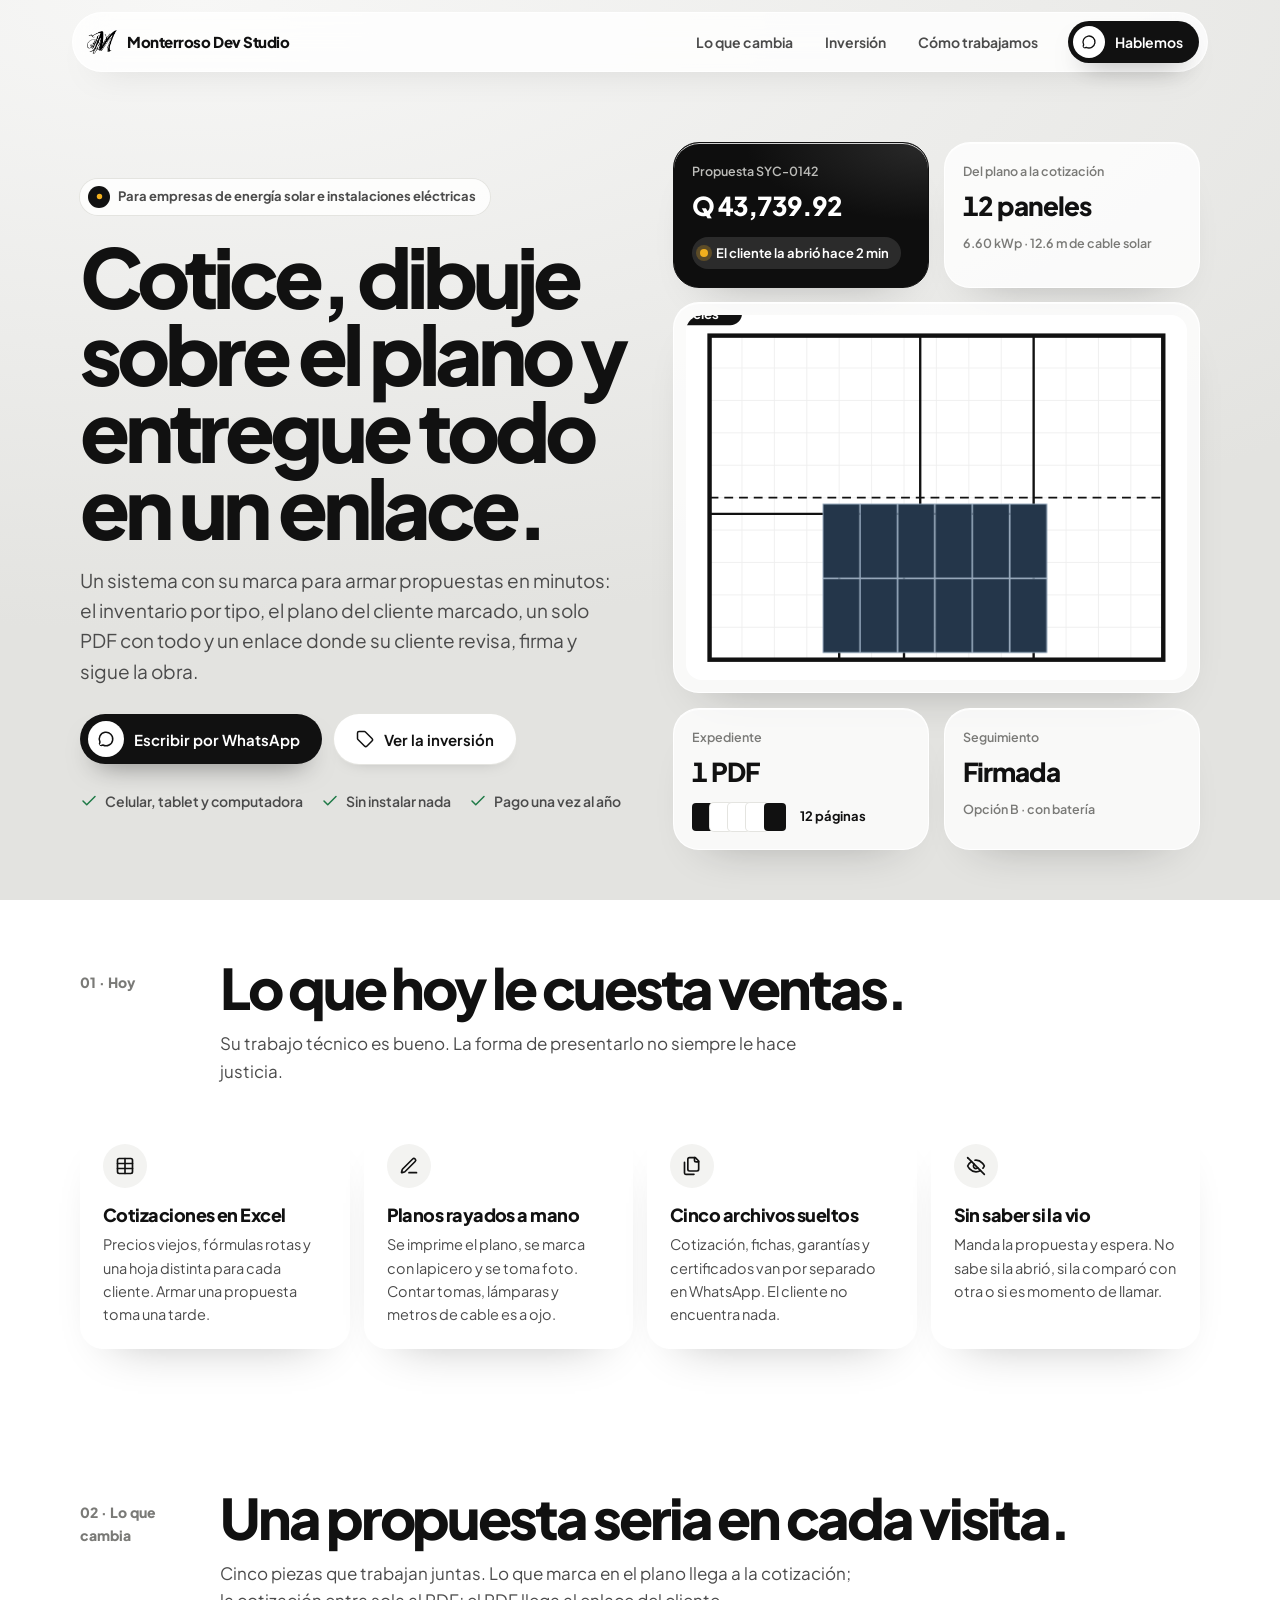
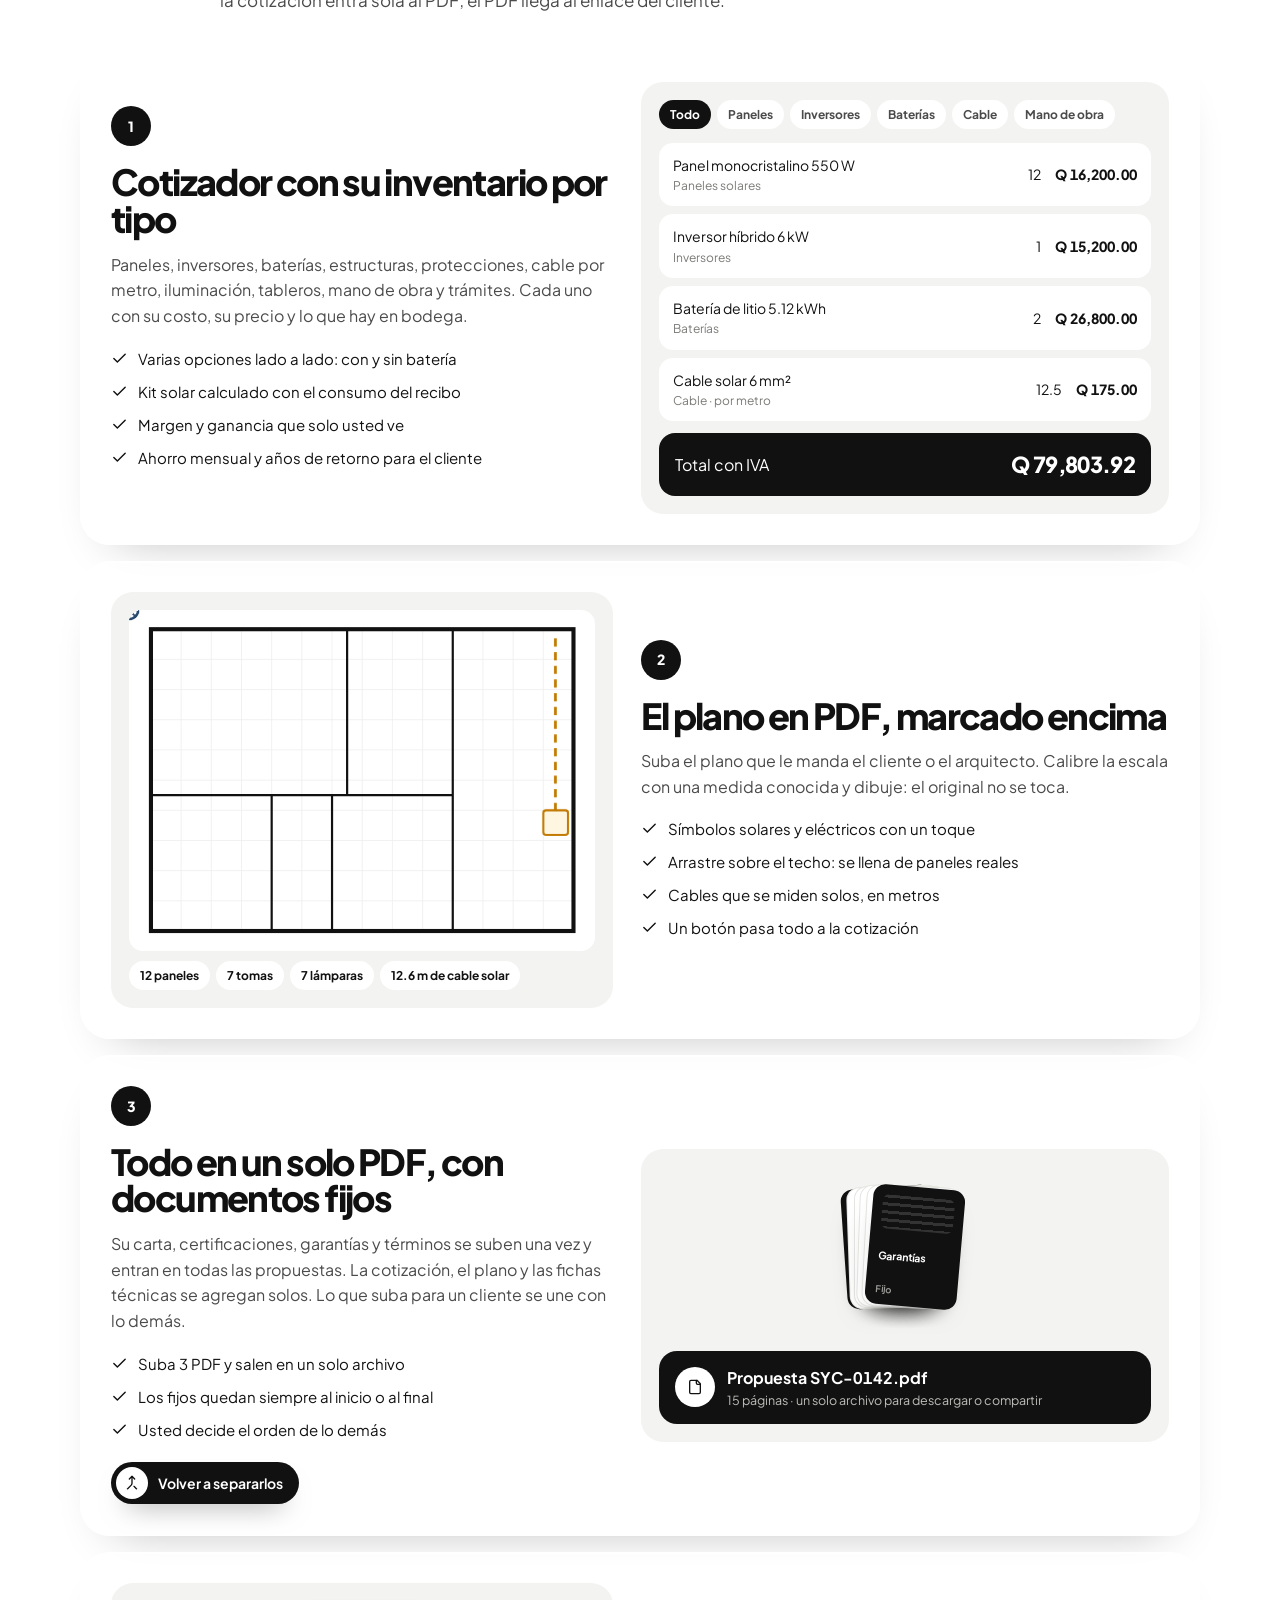
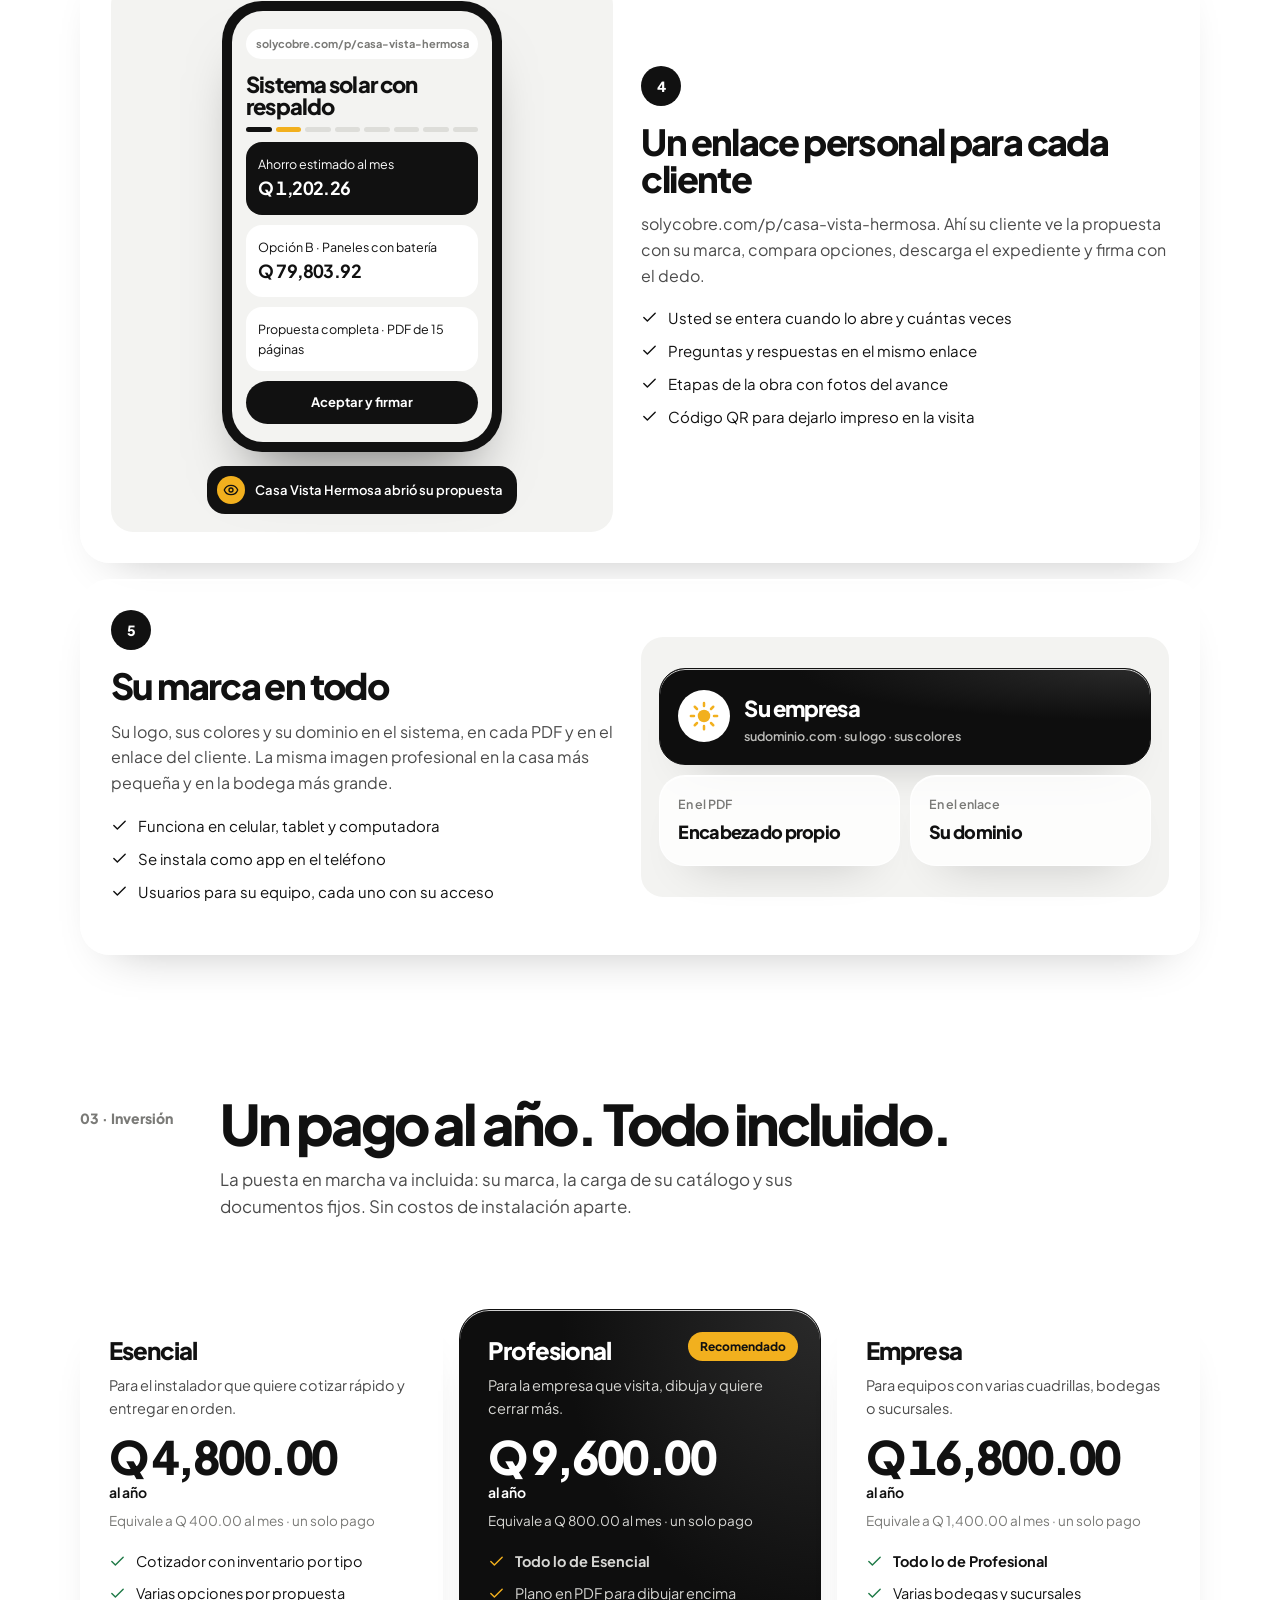
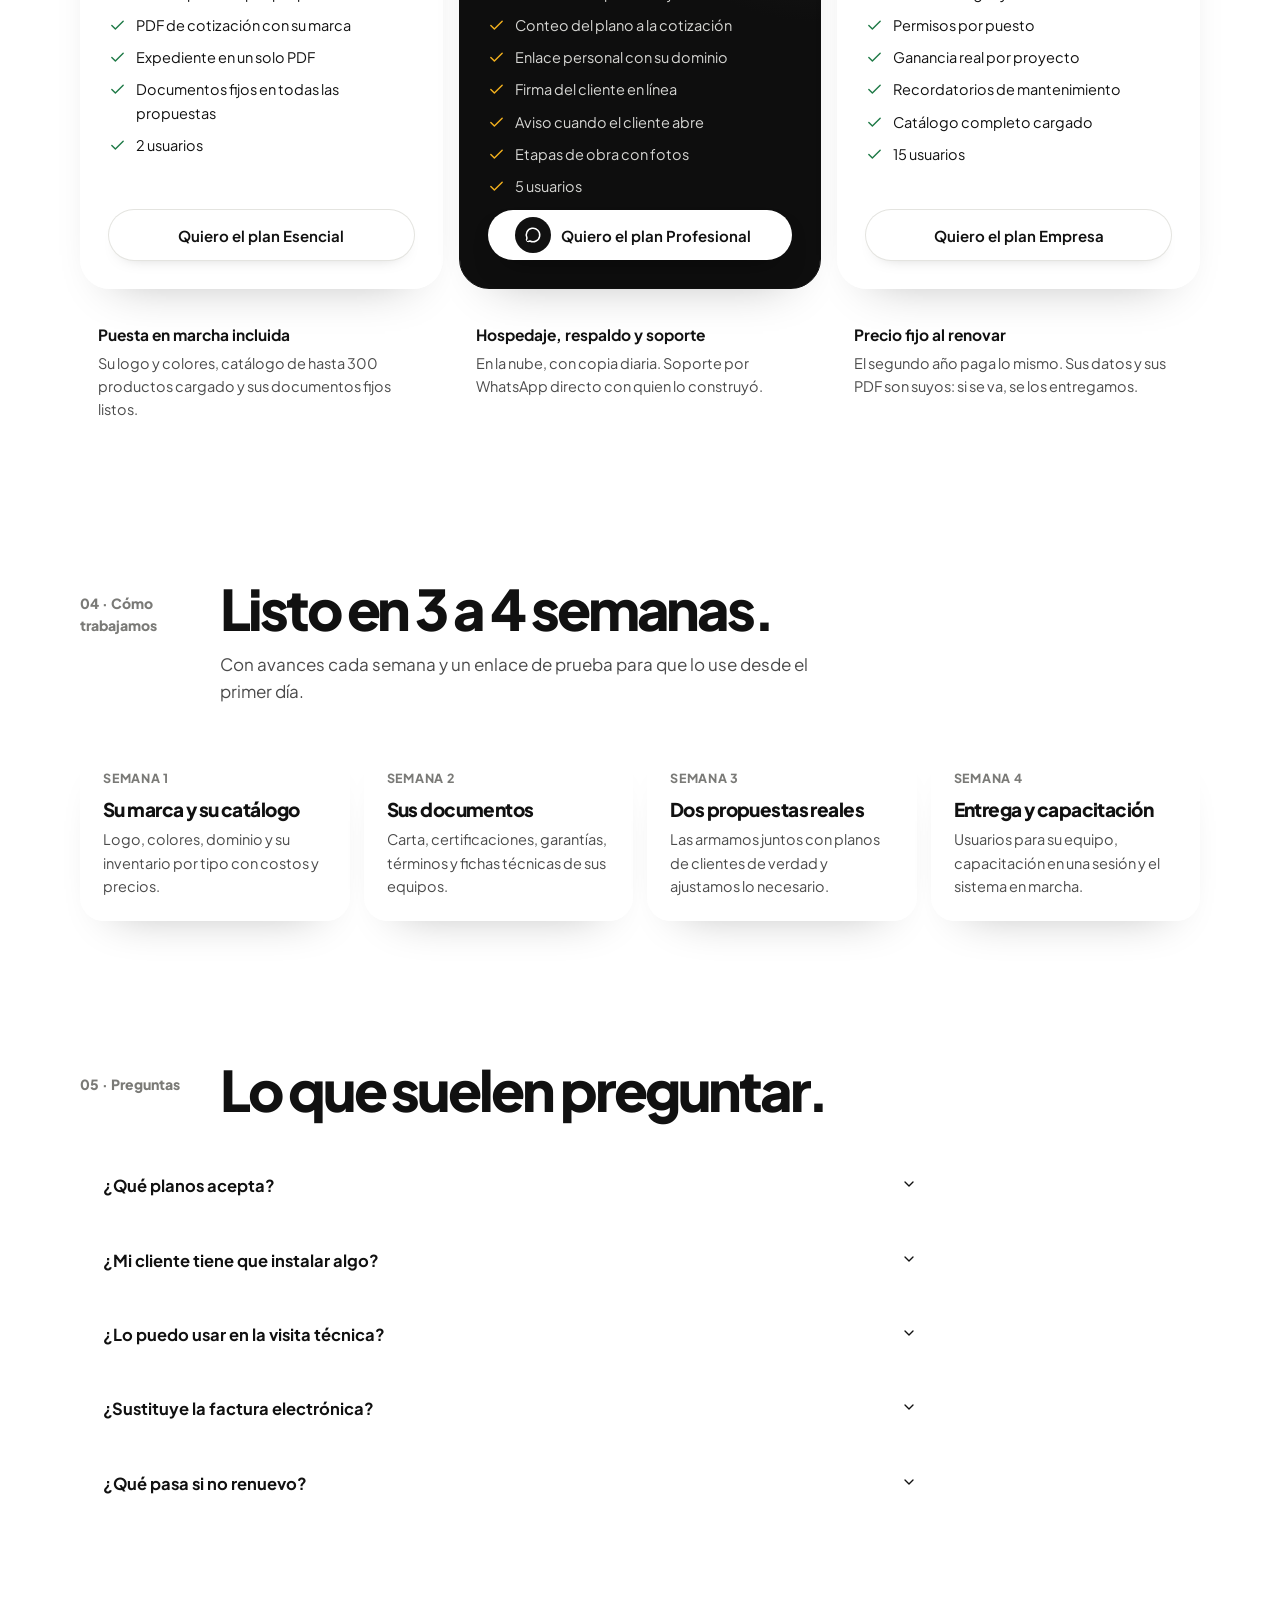
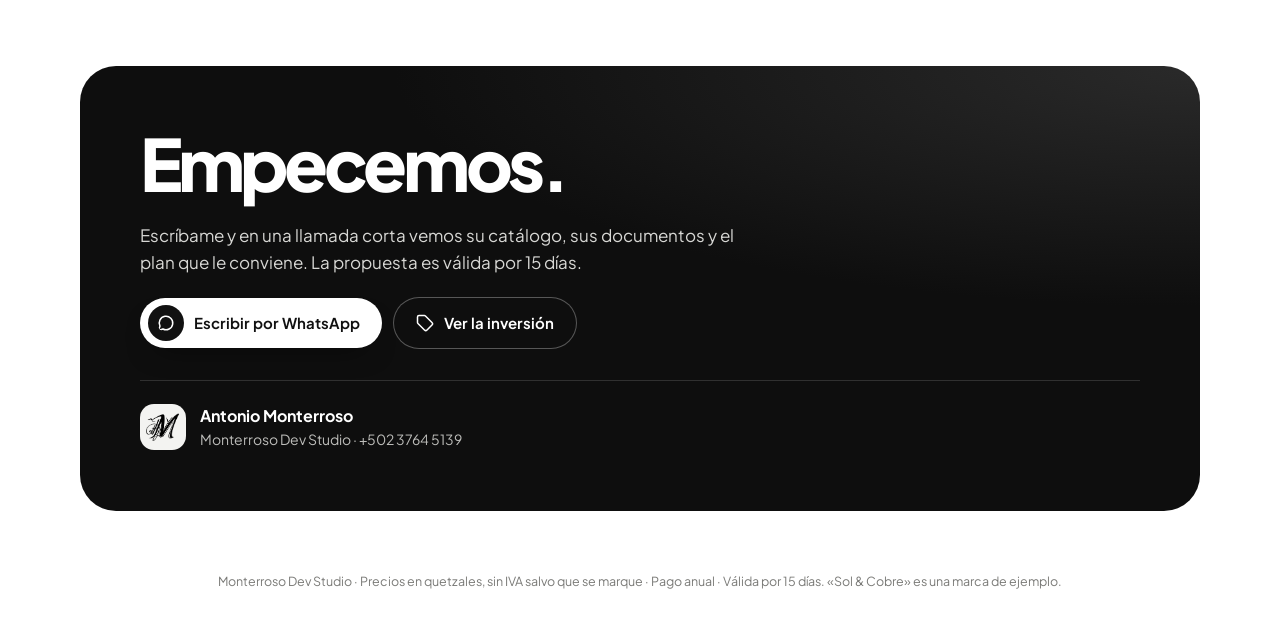
==== commit f16c303a: "Solo la propuesta en línea: la demo se queda local por ahora Co-Authored-By: Claude Opus 5.5 <norepl" ====
--- a/index.html
+++ b/index.html
@@ -17,8 +17,8 @@
 <body>
 <header class="barra"><div class="barra-in">
   <a class="firma-b" href="#portada"><img src="img/firma-m.png" alt=""><span>Monterroso Dev Studio</span></a>
-  <nav aria-label="Secciones"><a href="#cambia">Lo que cambia</a><a href="#pruebe">Pruébelo</a><a href="#inversion">Inversión</a><a href="#trabajo">Cómo trabajamos</a></nav>
-  <a class="btn btn-n btn-s" href="demo/" data-i="play"><span class="sin-movil">Abrir la </span>demo</a>
+  <nav aria-label="Secciones"><a href="#cambia">Lo que cambia</a><a href="#inversion">Inversión</a><a href="#trabajo">Cómo trabajamos</a></nav>
+  <a class="btn btn-n btn-s" data-wa href="#" target="_blank" rel="noopener" data-i="chat">Hablemos</a>
 </div></header>
 
 <main>
@@ -27,7 +27,7 @@
     <span class="eti"><i><svg width="13" height="13" viewBox="0 0 24 24" aria-hidden="true"><circle cx="12" cy="12" r="5" fill="#F2B01E"/></svg></i>Para empresas de energía solar e instalaciones eléctricas</span>
     <h1>Cotice, dibuje sobre el plano y entregue todo en un enlace.</h1>
     <p class="lead">Un sistema con su marca para armar propuestas en minutos: el inventario por tipo, el plano del cliente marcado, un solo PDF con todo y un enlace donde su cliente revisa, firma y sigue la obra.</p>
-    <div class="fila"><a class="btn btn-n" href="demo/" data-i="play">Abrir la demo</a><a class="btn" href="demo/cliente.html?c=casa-vista-hermosa" data-i="eye">Ver lo que ve su cliente</a></div>
+    <div class="fila"><a class="btn btn-n" data-wa href="#" target="_blank" rel="noopener" data-i="chat">Escribir por WhatsApp</a><a class="btn" href="#inversion" data-i="tag">Ver la inversión</a></div>
     <div class="puntos"><span data-i="check">Celular, tablet y computadora</span><span data-i="check">Sin instalar nada</span><span data-i="check">Pago una vez al año</span></div>
   </div>
   <div class="tablero" aria-hidden="true">
@@ -117,19 +117,8 @@
   </div>
 </div></section>
 
-<section class="sec" id="pruebe"><div class="envol">
-  <div class="sec-cab rv"><span class="n">03 · Pruébelo</span><div><h2>La demo funciona de verdad.</h2><p>Con datos de ejemplo de «Sol &amp; Cobre», una marca inventada. Todo lo que haga se guarda solo en su navegador.</p></div></div>
-  <div class="demos">
-    <a class="demo-c rv" href="demo/#/p/SYC-0142/plano"><span class="ic" data-i="layers"></span><h3>Dibujar sobre el plano</h3><p>Ponga símbolos, arrastre paneles sobre el techo y pase todo a la cotización.</p><span>Abrir el plano <i data-i="arrow"></i></span></a>
-    <a class="demo-c rv" href="demo/#/p/SYC-0142/cotizacion"><span class="ic" data-i="tag"></span><h3>Cotizar con inventario</h3><p>Dos opciones, kit según el consumo, IVA, anticipo y ahorro del cliente.</p><span>Abrir la cotización <i data-i="arrow"></i></span></a>
-    <a class="demo-c rv" href="demo/#/p/SYC-0142/documentos"><span class="ic" data-i="merge"></span><h3>Unir los PDF</h3><p>Suba sus PDF o use los 3 de ejemplo y descargue un solo archivo.</p><span>Abrir documentos <i data-i="arrow"></i></span></a>
-    <a class="demo-c rv" href="demo/cliente.html?c=casa-vista-hermosa"><span class="ic" data-i="link"></span><h3>Ser el cliente</h3><p>Abra el enlace, elija una opción y firme. Vea el aviso llegar al panel.</p><span>Abrir el enlace <i data-i="arrow"></i></span></a>
-  </div>
-  <div class="consejo rv"><span data-i="info"></span><p><b>Pruebe así:</b> abra el panel en una pestaña y el enlace del cliente en otra. Cuando firme como cliente, el panel le avisa al momento.</p></div>
-</div></section>
-
 <section class="sec" id="inversion"><div class="envol">
-  <div class="sec-cab rv"><span class="n">04 · Inversión</span><div><h2>Un pago al año. Todo incluido.</h2><p>La puesta en marcha va incluida: su marca, la carga de su catálogo y sus documentos fijos. Sin costos de instalación aparte.</p></div></div>
+  <div class="sec-cab rv"><span class="n">03 · Inversión</span><div><h2>Un pago al año. Todo incluido.</h2><p>La puesta en marcha va incluida: su marca, la carga de su catálogo y sus documentos fijos. Sin costos de instalación aparte.</p></div></div>
   <label class="iva-sw rv"><input type="checkbox" data-iva> Mostrar con IVA (12 %)</label>
   <div class="planes" data-planes></div>
   <div class="incluye rv">
@@ -140,7 +129,7 @@
 </div></section>
 
 <section class="sec" id="trabajo"><div class="envol">
-  <div class="sec-cab rv"><span class="n">05 · Cómo trabajamos</span><div><h2>Listo en 3 a 4 semanas.</h2><p>Con avances cada semana y un enlace de prueba para que lo use desde el primer día.</p></div></div>
+  <div class="sec-cab rv"><span class="n">04 · Cómo trabajamos</span><div><h2>Listo en 3 a 4 semanas.</h2><p>Con avances cada semana y un enlace de prueba para que lo use desde el primer día.</p></div></div>
   <div class="pasos-t">
     <div class="rv"><span class="sem">Semana 1</span><h3>Su marca y su catálogo</h3><p>Logo, colores, dominio y su inventario por tipo con costos y precios.</p></div>
     <div class="rv"><span class="sem">Semana 2</span><h3>Sus documentos</h3><p>Carta, certificaciones, garantías, términos y fichas técnicas de sus equipos.</p></div>
@@ -150,7 +139,7 @@
 </div></section>
 
 <section class="sec" id="preguntas"><div class="envol">
-  <div class="sec-cab rv"><span class="n">06 · Preguntas</span><div><h2>Lo que suelen preguntar.</h2></div></div>
+  <div class="sec-cab rv"><span class="n">05 · Preguntas</span><div><h2>Lo que suelen preguntar.</h2></div></div>
   <div class="faq">
     <details class="rv"><summary>¿Qué planos acepta?<span data-i="chevD"></span></summary><p>Cualquier PDF: el que exporta el arquitecto desde su programa de dibujo o uno escaneado. Se calibra la escala con una medida conocida y desde ahí todo sale en metros reales.</p></details>
     <details class="rv"><summary>¿Mi cliente tiene que instalar algo?<span data-i="chevD"></span></summary><p>No. Abre el enlace en su teléfono o computadora. Firma con el dedo y descarga su PDF sin crear cuenta.</p></details>
@@ -163,11 +152,11 @@
 <section class="cierre" id="empecemos"><div class="envol"><div class="cierre-in rv">
   <h2>Empecemos.</h2>
   <p>Escríbame y en una llamada corta vemos su catálogo, sus documentos y el plan que le conviene. La propuesta es válida por 15 días.</p>
-  <div class="fila"><a class="btn btn-n" data-wa href="#" target="_blank" rel="noopener" data-i="chat">Escribir por WhatsApp</a><a class="btn" href="demo/" data-i="play">Abrir la demo</a></div>
+  <div class="fila"><a class="btn btn-n" data-wa href="#" target="_blank" rel="noopener" data-i="chat">Escribir por WhatsApp</a><a class="btn" href="#inversion" data-i="tag">Ver la inversión</a></div>
   <div class="firma"><img src="img/firma-m.png" alt="M de Monterroso"><span><b>Antonio Monterroso</b>Monterroso Dev Studio · +502 3764 5139</span></div>
 </div></div></section>
 </main>
-<footer class="pie">Monterroso Dev Studio · Precios en quetzales, sin IVA salvo que se marque · Pago anual · Válida por 15 días. «Sol &amp; Cobre» es una marca de ejemplo para la demo.</footer>
-<script src="js/propuesta.js?v=2"></script>
+<footer class="pie">Monterroso Dev Studio · Precios en quetzales, sin IVA salvo que se marque · Pago anual · Válida por 15 días. «Sol &amp; Cobre» es una marca de ejemplo.</footer>
+<script src="js/propuesta.js?v=3"></script>
 </body>
 </html>
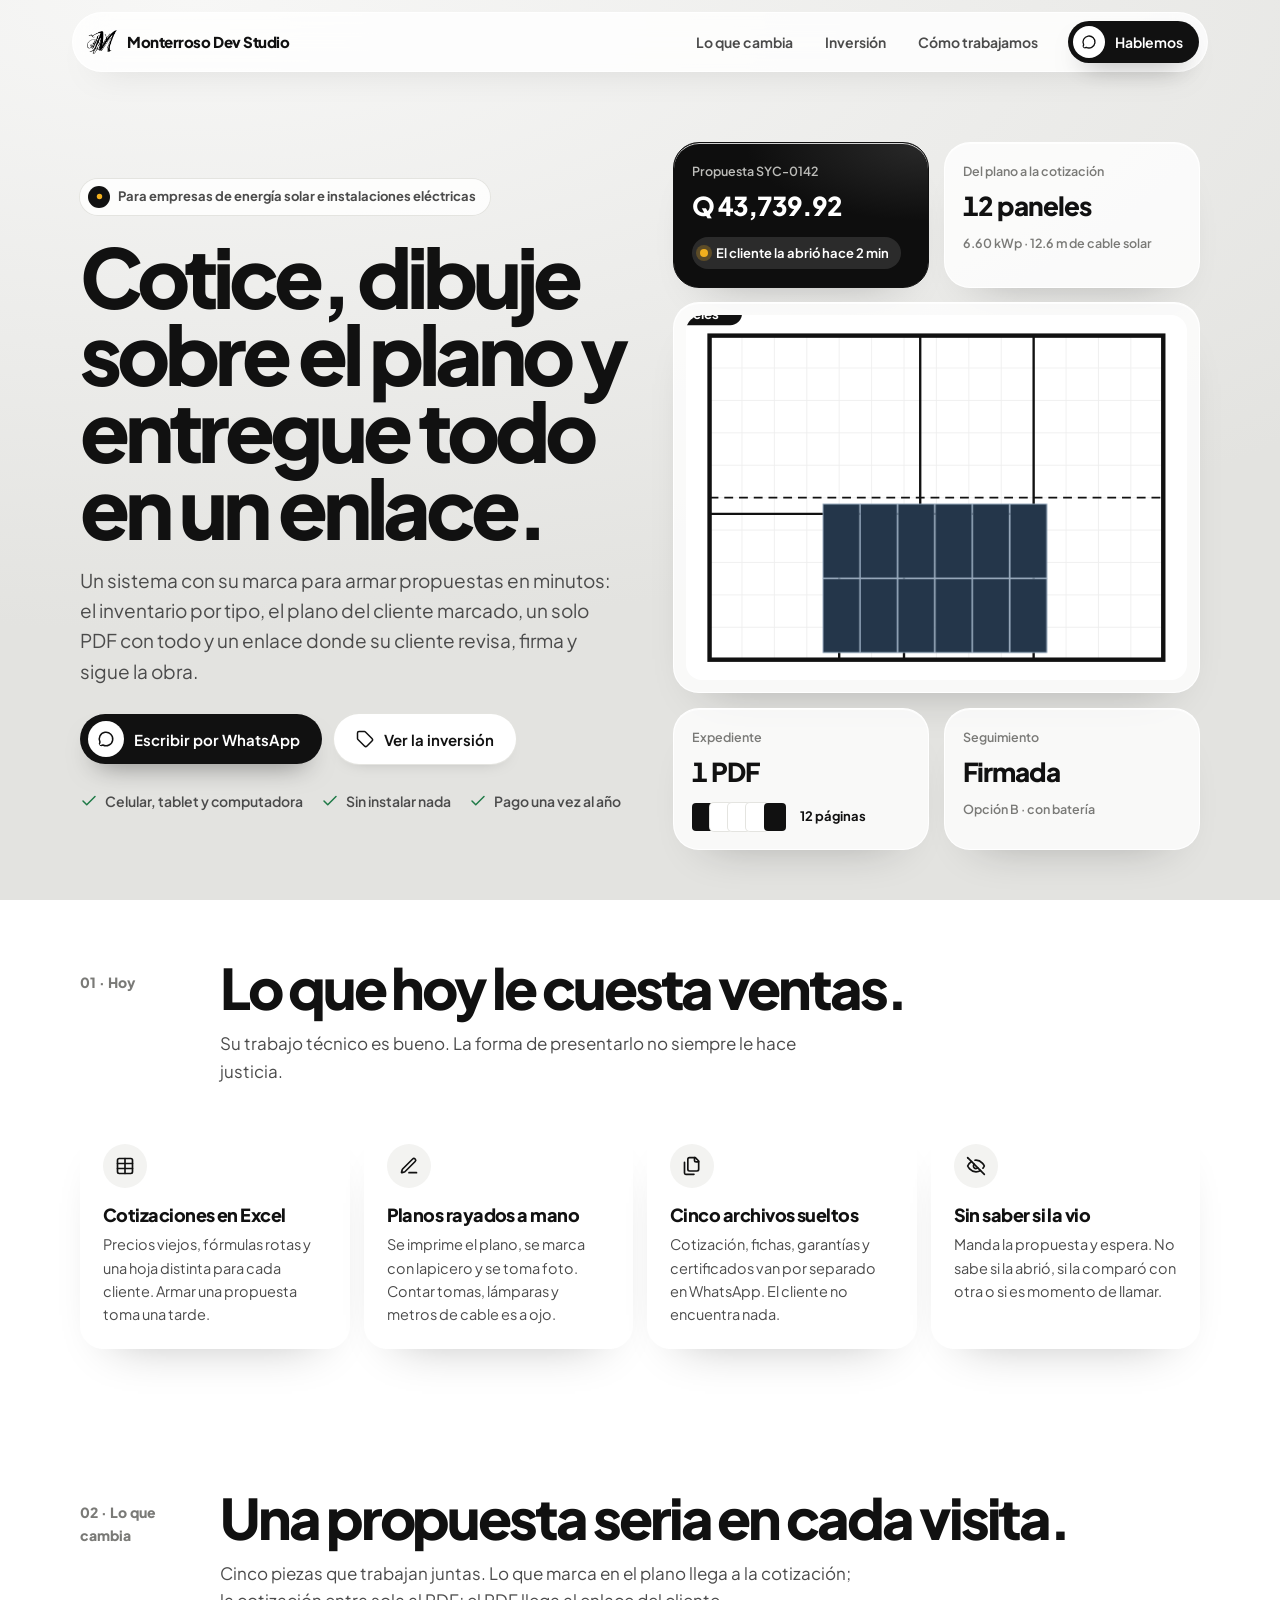
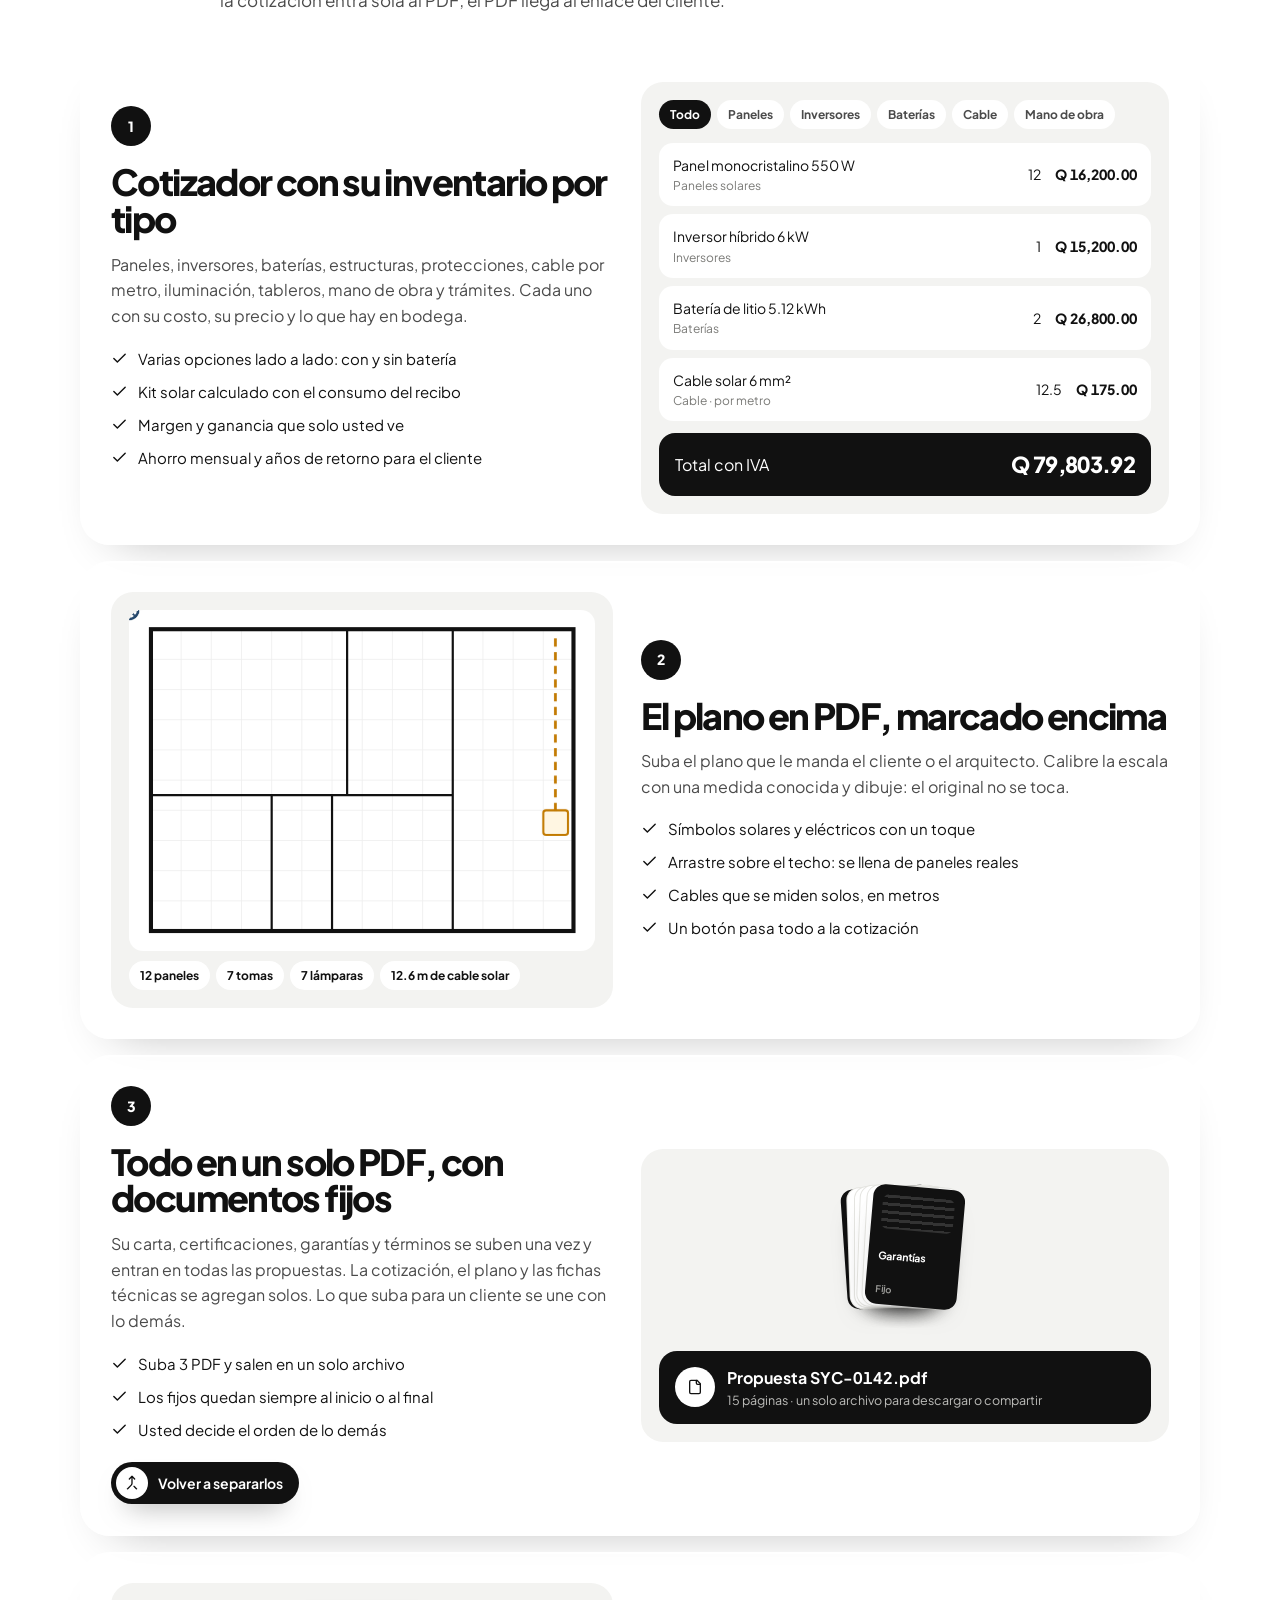
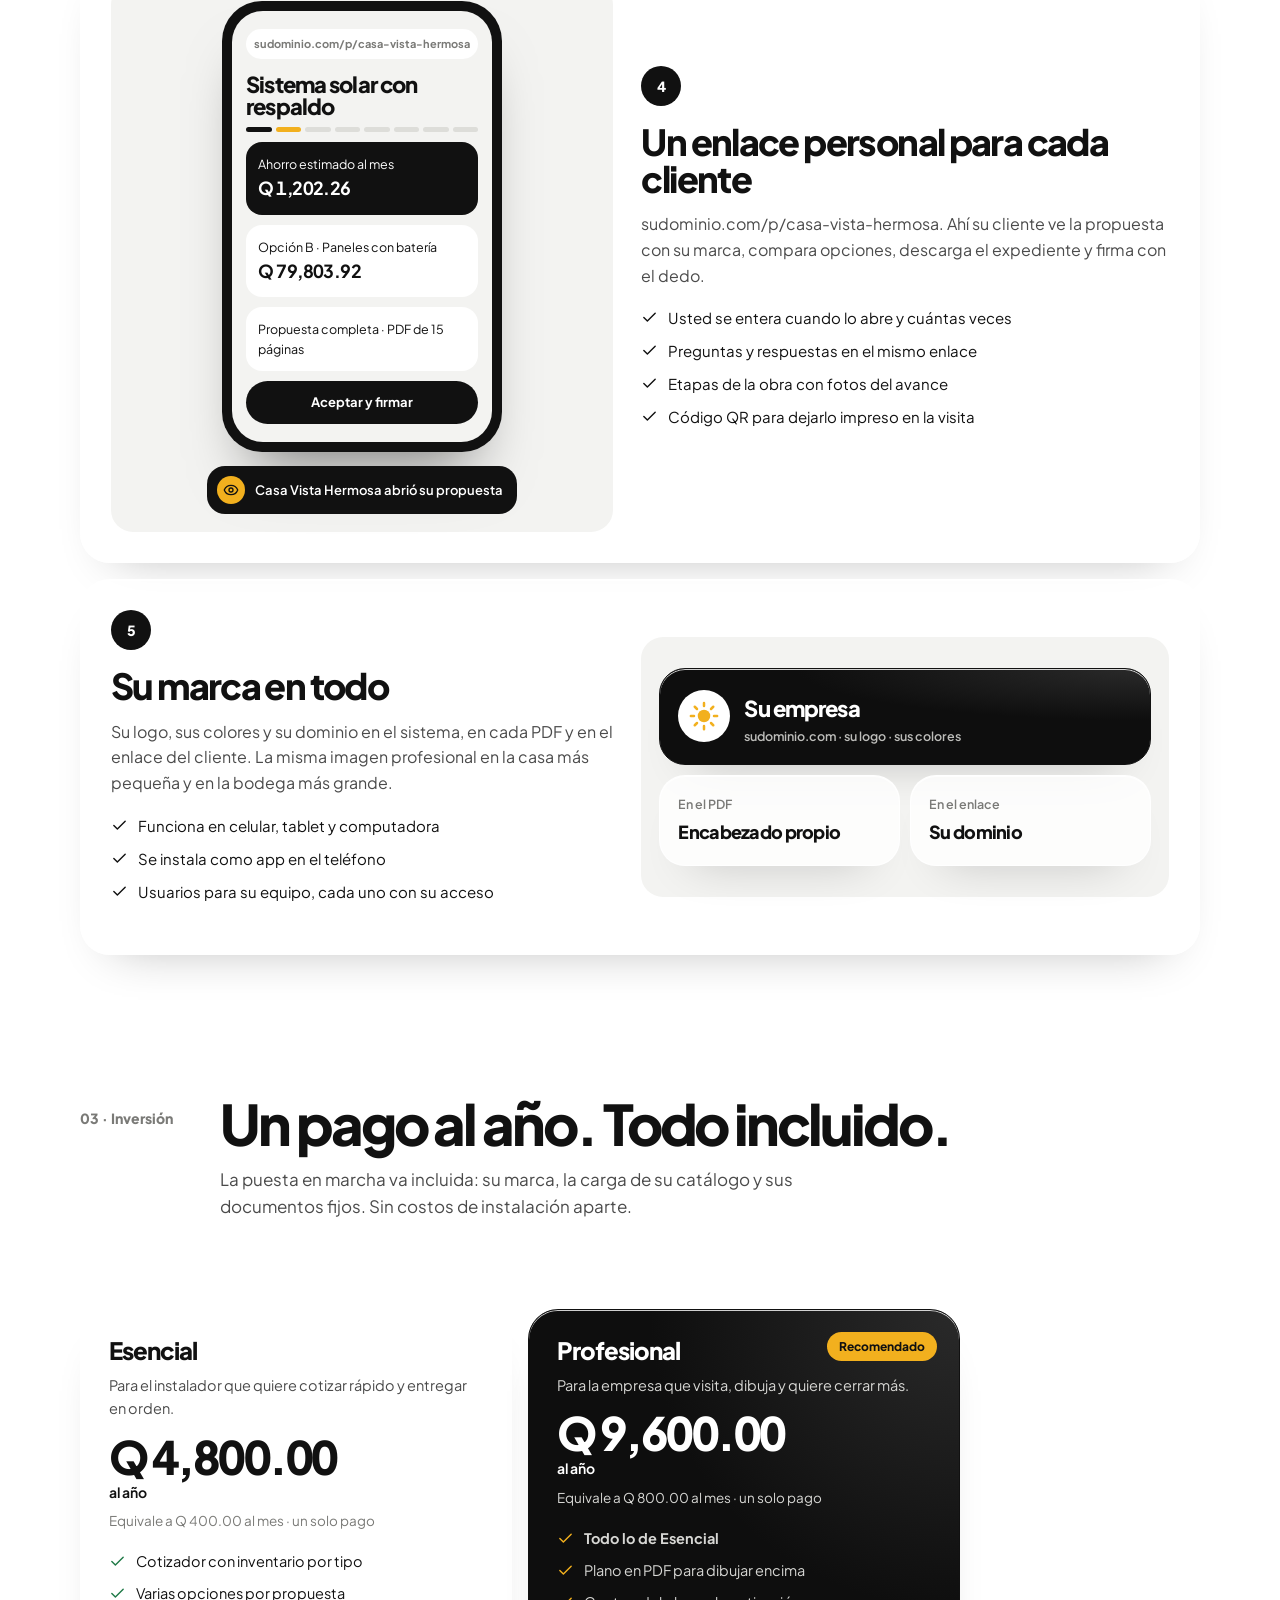
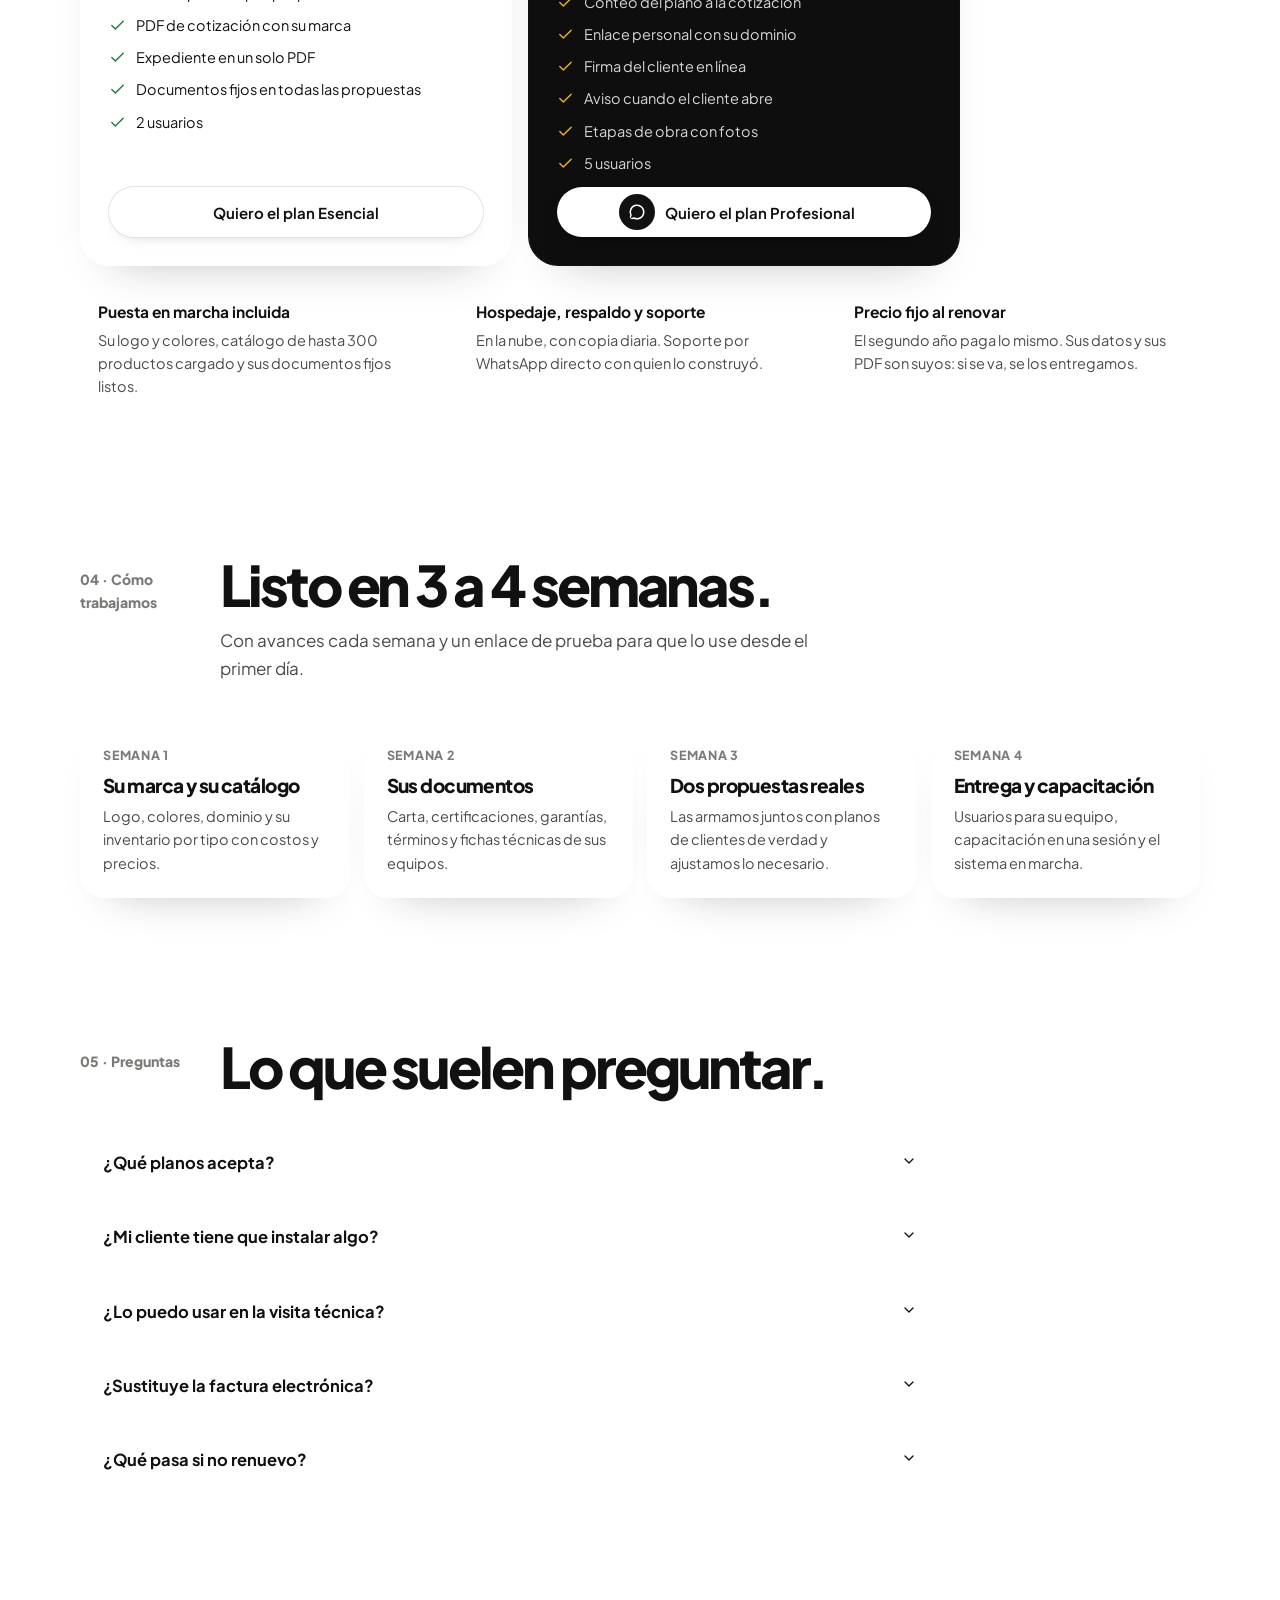
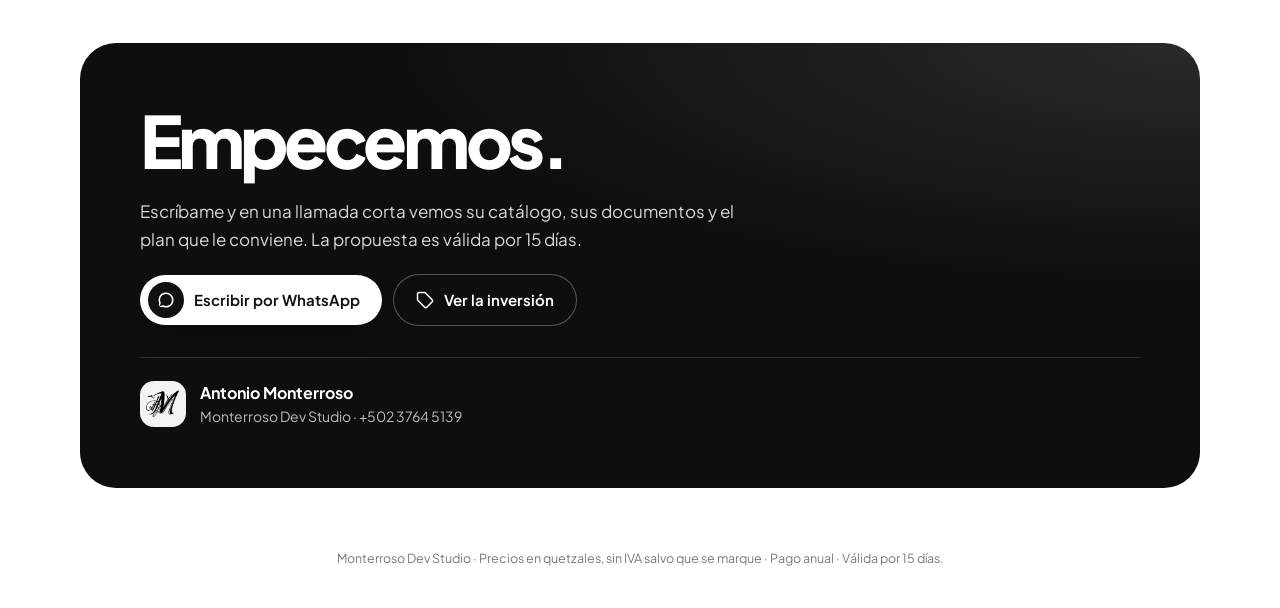
==== commit 7086c35d: "Propuesta Electricidad: nombre nuevo, sin marca de ejemplo y solo dos planes Co-Authored-By: Claude " ====
--- a/index.html
+++ b/index.html
@@ -3,16 +3,16 @@
 <head>
 <meta charset="utf-8">
 <meta name="viewport" content="width=device-width, initial-scale=1, viewport-fit=cover">
-<title>Propuestas que cierran · Monterroso Dev Studio</title>
+<title>Propuesta Electricidad · Monterroso Dev Studio</title>
 <meta name="description" content="Sistema para empresas de energía solar e instalaciones eléctricas: cotización con inventario por tipo, plano en PDF para dibujar encima, expediente en un solo PDF y enlace de seguimiento para cada cliente.">
-<meta property="og:title" content="Propuestas que cierran · Energía solar e instalaciones">
+<meta property="og:title" content="Propuesta Electricidad · Monterroso Dev Studio">
 <meta property="og:description" content="Cotice, dibuje sobre el plano y entregue todo en un solo enlace con su marca.">
 <meta name="theme-color" content="#111111">
 <link rel="icon" href="data:image/svg+xml,%3Csvg xmlns='http://www.w3.org/2000/svg' viewBox='0 0 24 24'%3E%3Crect width='24' height='24' rx='6' fill='%23111111'/%3E%3Ccircle cx='12' cy='12' r='5' fill='%23F2B01E'/%3E%3C/svg%3E">
 <link rel="preconnect" href="https://fonts.googleapis.com">
 <link rel="preconnect" href="https://fonts.gstatic.com" crossorigin>
 <link href="https://fonts.googleapis.com/css2?family=Plus+Jakarta+Sans:wght@400;500;600;700;800&display=swap" rel="stylesheet">
-<link rel="stylesheet" href="css/propuesta.css?v=2">
+<link rel="stylesheet" href="css/propuesta.css?v=3">
 </head>
 <body>
 <header class="barra"><div class="barra-in">
@@ -90,11 +90,11 @@
 
     <article class="pieza rv">
       <div class="pz-txt"><span class="num">4</span><h3>Un enlace personal para cada cliente</h3>
-        <p>solycobre.com/p/casa-vista-hermosa. Ahí su cliente ve la propuesta con su marca, compara opciones, descarga el expediente y firma con el dedo.</p>
+        <p>sudominio.com/p/casa-vista-hermosa. Ahí su cliente ve la propuesta con su marca, compara opciones, descarga el expediente y firma con el dedo.</p>
         <ul><li data-i="check">Usted se entera cuando lo abre y cuántas veces</li><li data-i="check">Preguntas y respuestas en el mismo enlace</li><li data-i="check">Etapas de la obra con fotos del avance</li><li data-i="check">Código QR para dejarlo impreso en la visita</li></ul>
       </div>
       <div class="vis"><div class="tel"><div class="tel-in">
-        <span class="tel-url">solycobre.com/p/casa-vista-hermosa</span>
+        <span class="tel-url">sudominio.com/p/casa-vista-hermosa</span>
         <h4>Sistema solar con respaldo</h4>
         <div class="pasos"><i class="h"></i><i class="a"></i><i></i><i></i><i></i><i></i><i></i><i></i></div>
         <div class="c neg">Ahorro estimado al mes<b>Q 1,202.26</b></div>
@@ -156,7 +156,7 @@
   <div class="firma"><img src="img/firma-m.png" alt="M de Monterroso"><span><b>Antonio Monterroso</b>Monterroso Dev Studio · +502 3764 5139</span></div>
 </div></div></section>
 </main>
-<footer class="pie">Monterroso Dev Studio · Precios en quetzales, sin IVA salvo que se marque · Pago anual · Válida por 15 días. «Sol &amp; Cobre» es una marca de ejemplo.</footer>
-<script src="js/propuesta.js?v=3"></script>
+<footer class="pie">Monterroso Dev Studio · Precios en quetzales, sin IVA salvo que se marque · Pago anual · Válida por 15 días.</footer>
+<script src="js/propuesta.js?v=4"></script>
 </body>
 </html>
--- a/css/propuesta.css
+++ b/css/propuesta.css
@@ -174,7 +174,7 @@
 .iva-sw input::after { content: ""; position: absolute; top: 3px; left: 3px; width: 20px; height: 20px; border-radius: 50%; background: #fff; transition: transform 200ms var(--ease); box-shadow: 0 1px 3px rgba(0,0,0,.25); }
 .iva-sw input:checked { background: #111; }
 .iva-sw input:checked::after { transform: translateX(18px); }
-.planes { display: grid; grid-template-columns: repeat(3, 1fr); gap: 16px; align-items: stretch; margin-top: 20px; }
+.planes { display: grid; grid-template-columns: repeat(2, 1fr); gap: 16px; align-items: stretch; margin-top: 20px; max-width: 880px; }
 @media (max-width: 960px) { .planes { grid-template-columns: 1fr; } }
 .plan { display: grid; grid-template-rows: auto auto auto 1fr auto; gap: 12px; background: var(--vidrio); border: 1px solid var(--borde-v); box-shadow: var(--sombra); border-radius: 30px; padding: 28px; position: relative; }
 .plan.rec { background: radial-gradient(120% 90% at 100% 0%, #2A2A2A 0%, #0E0E0E 60%); color: #fff; border-color: #111; }
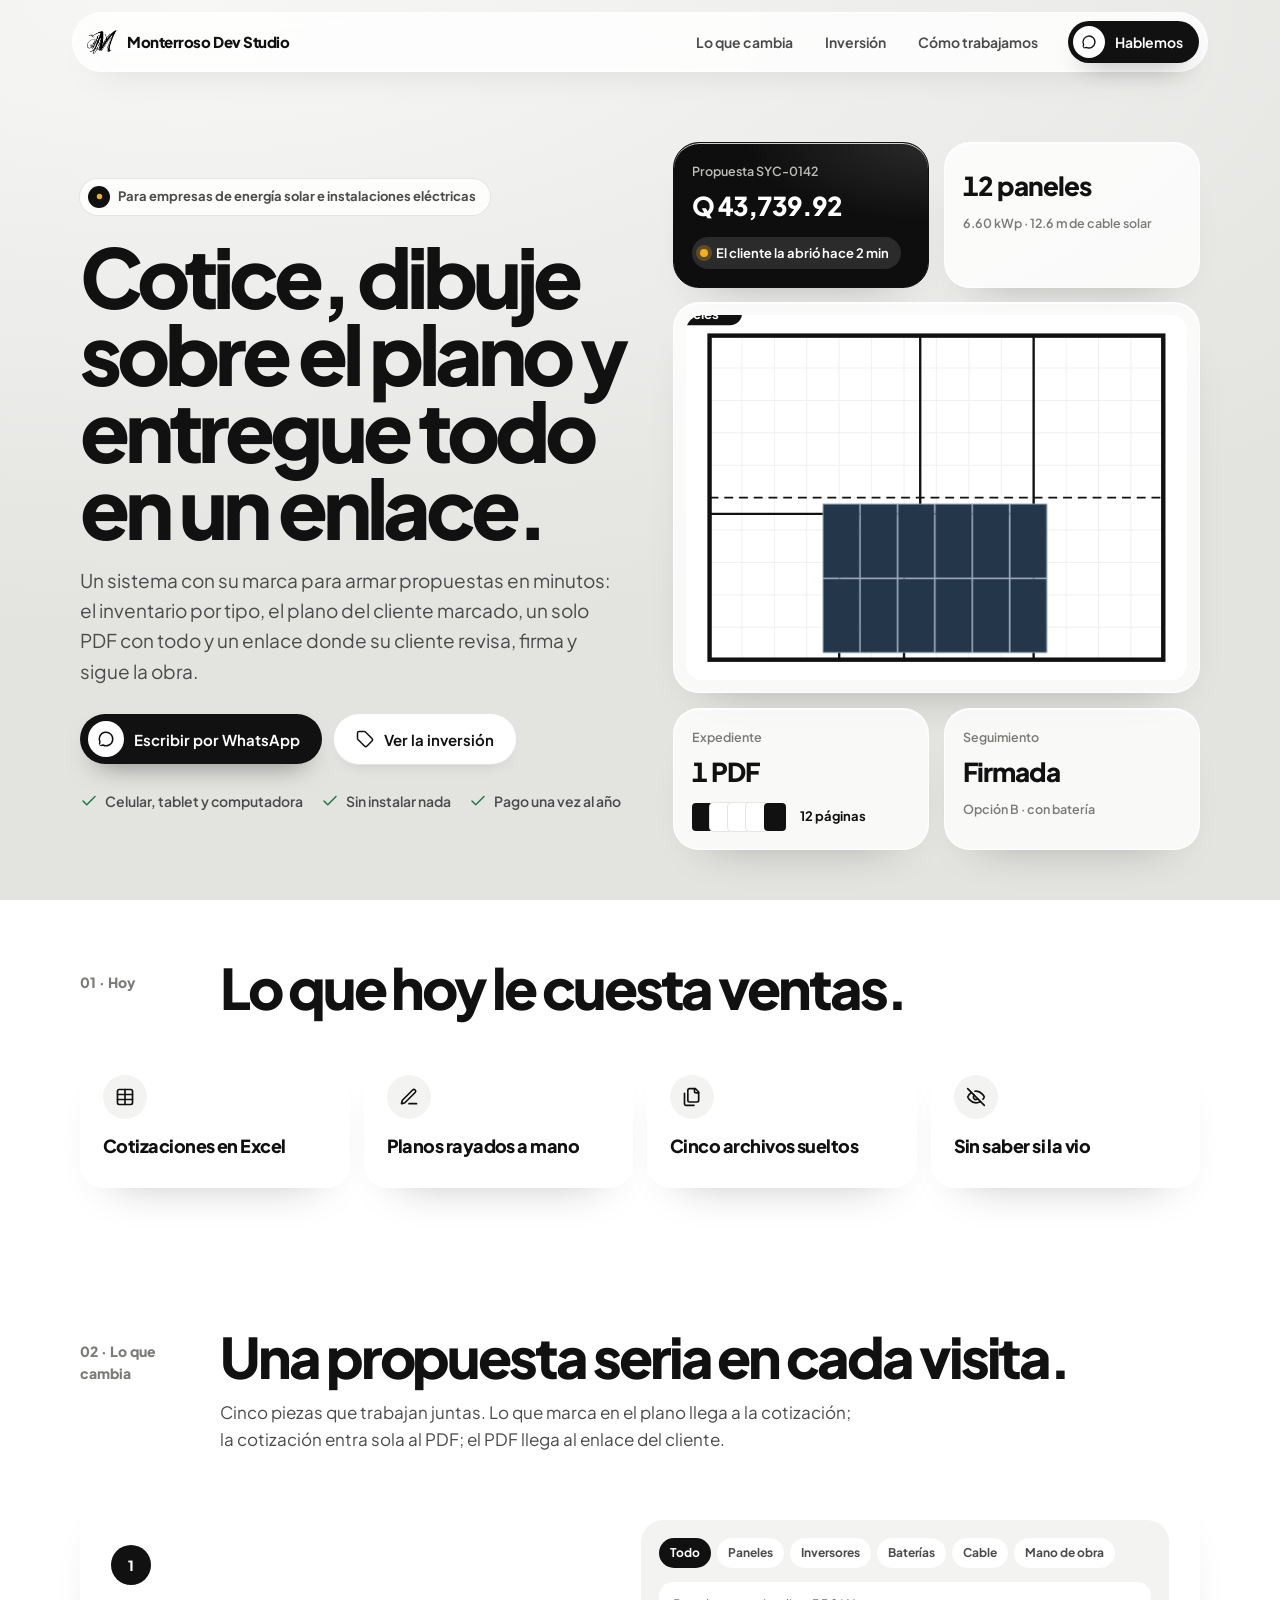
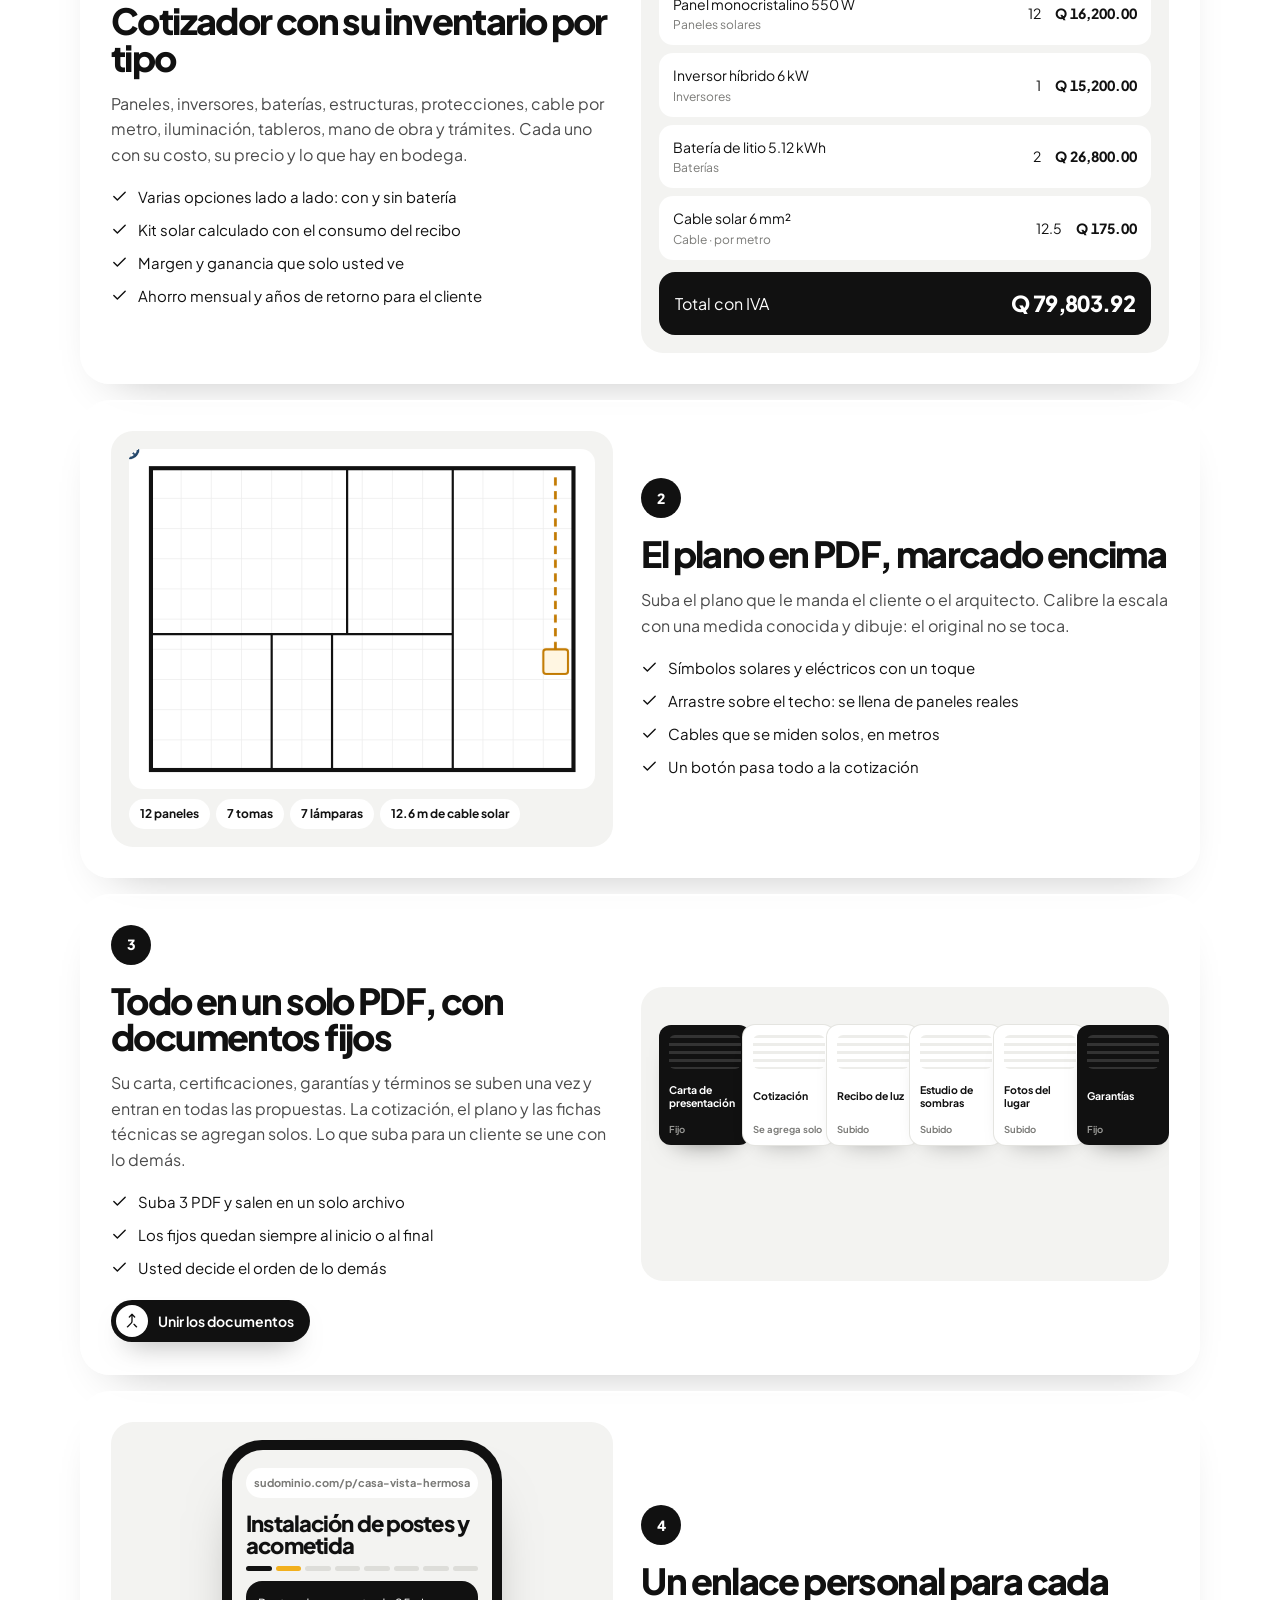
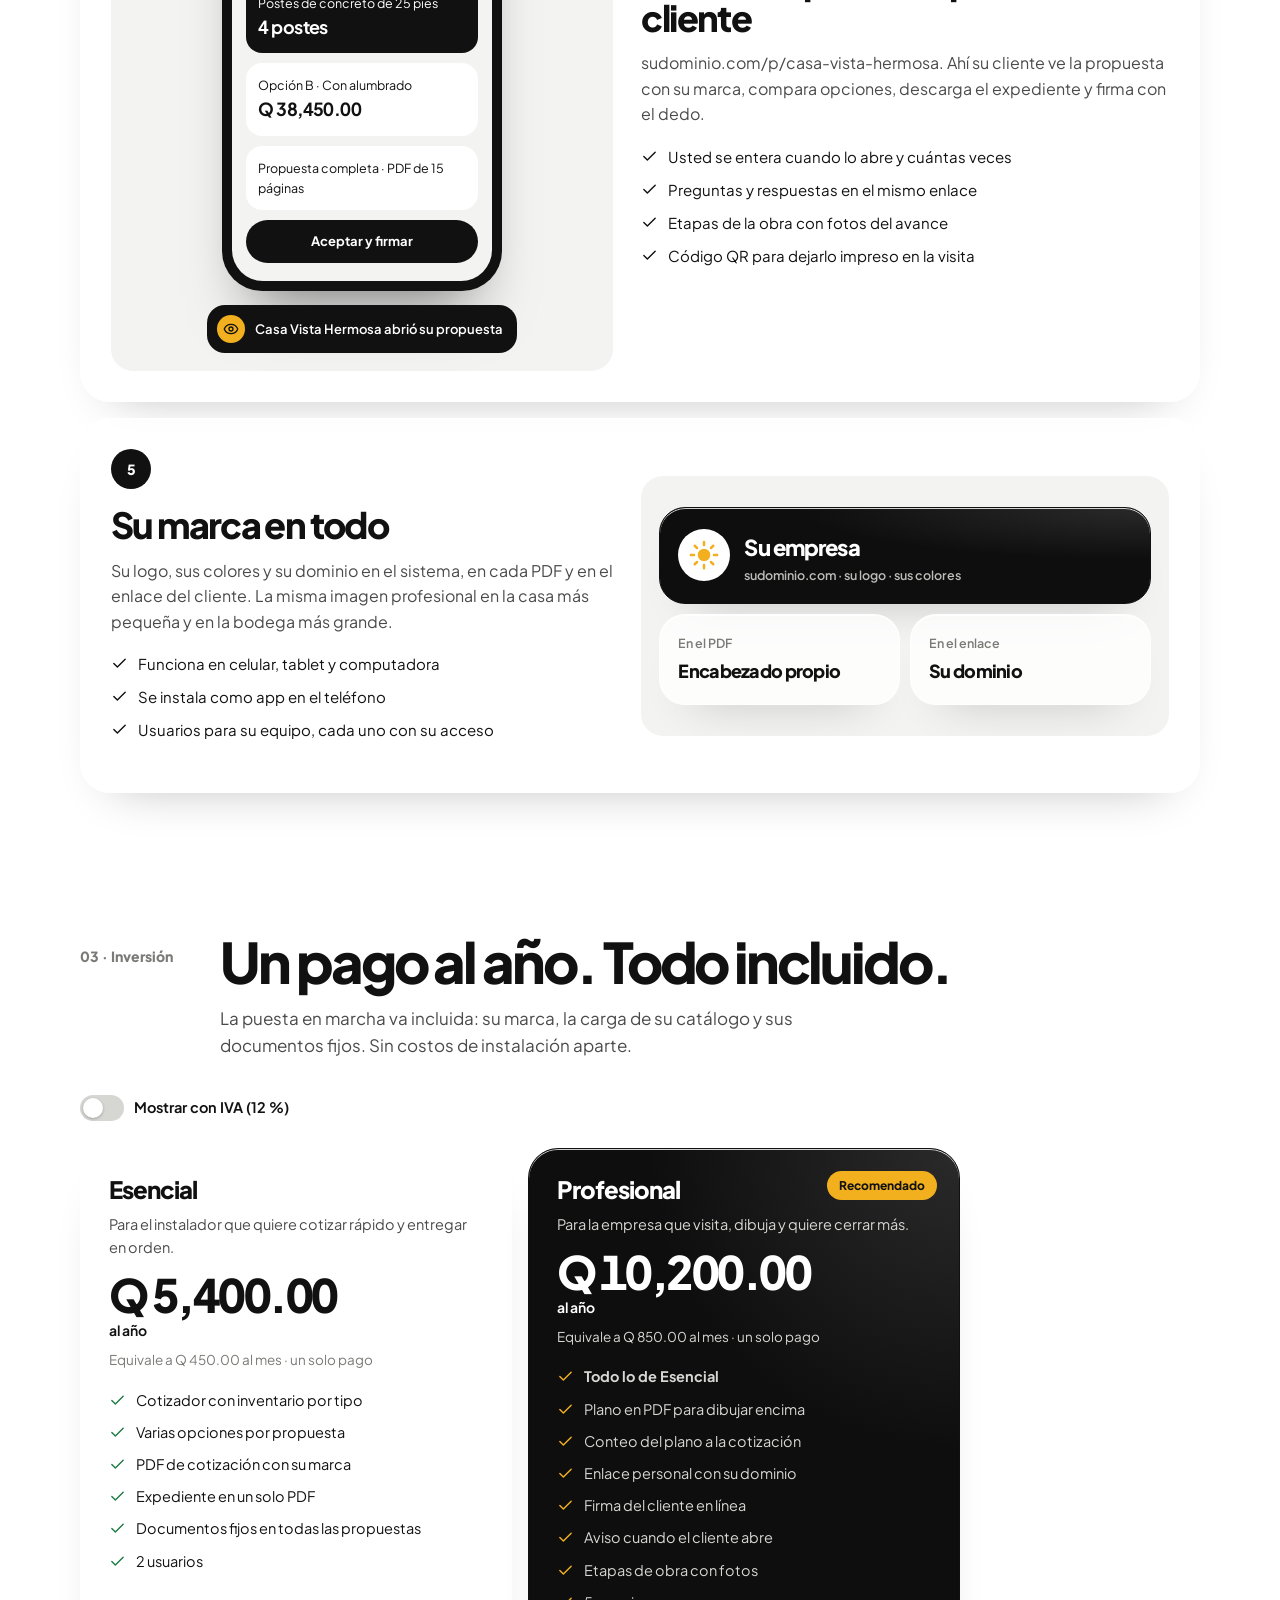
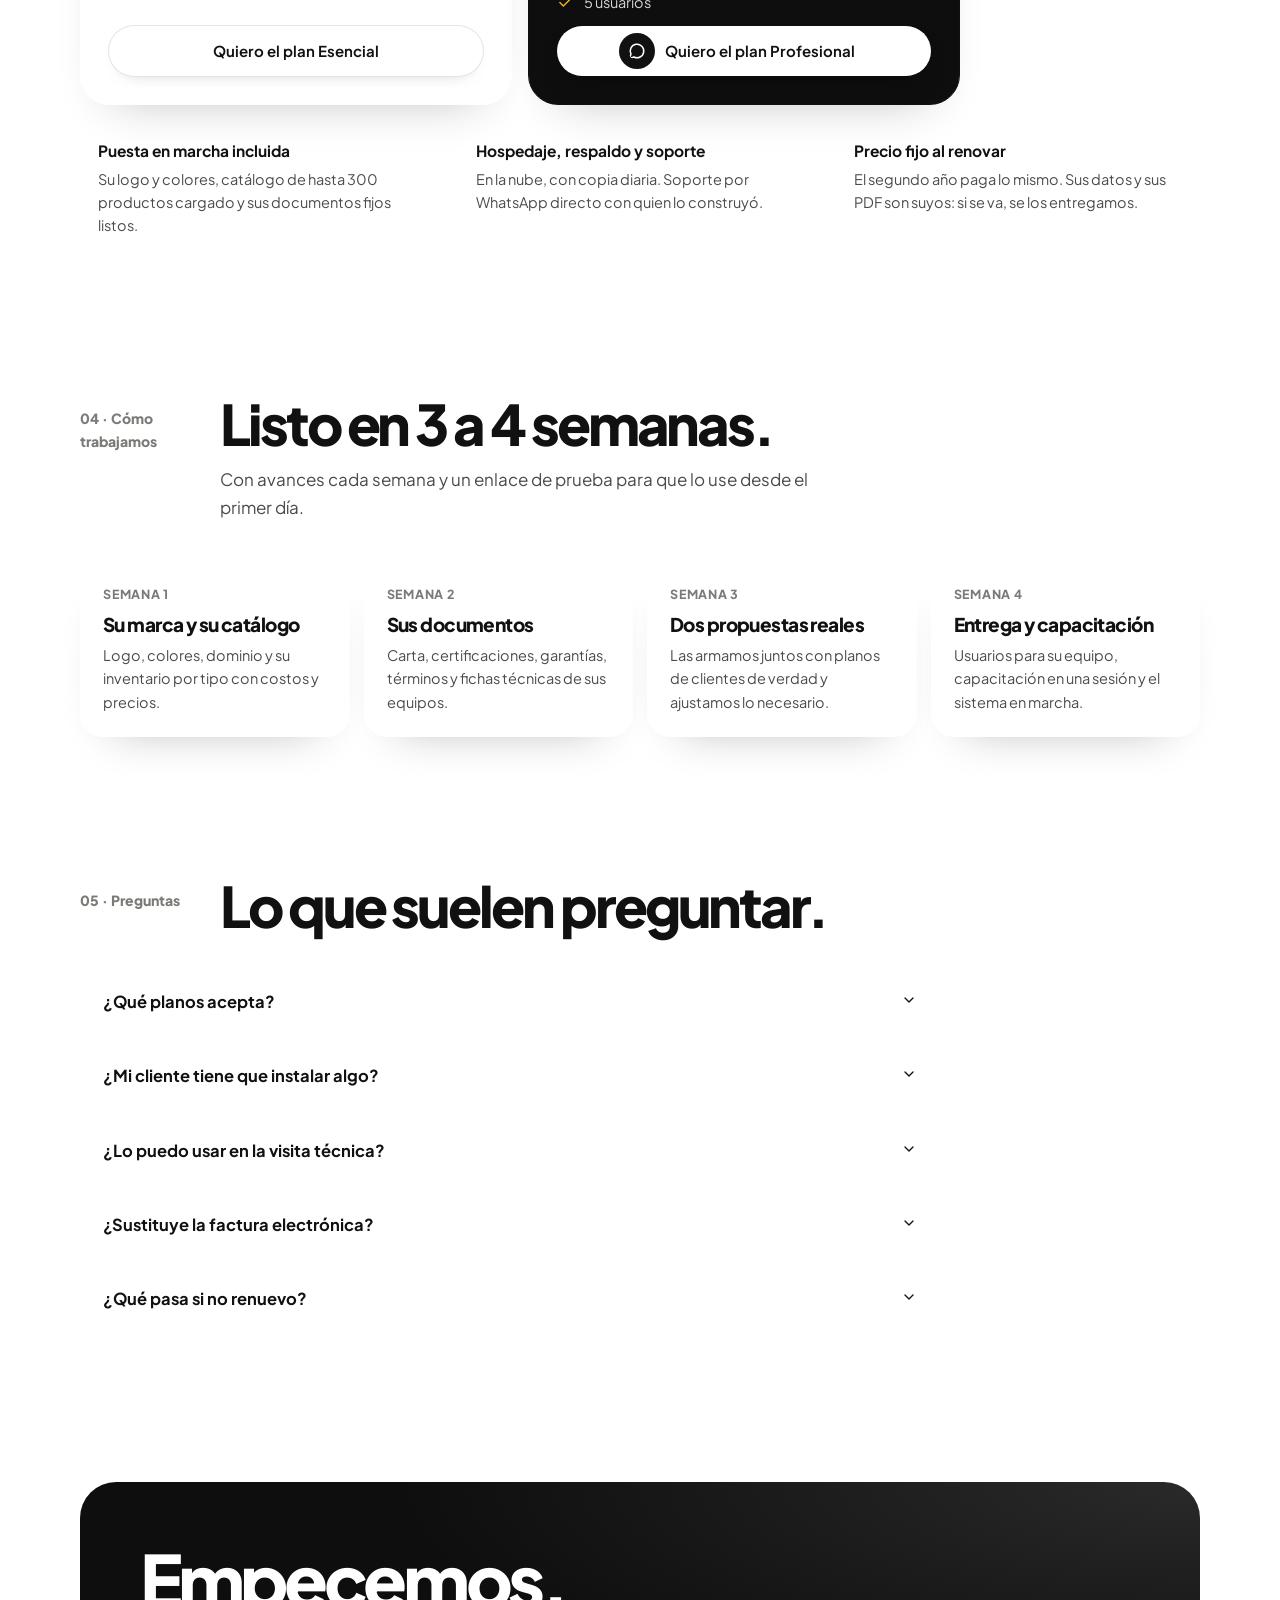
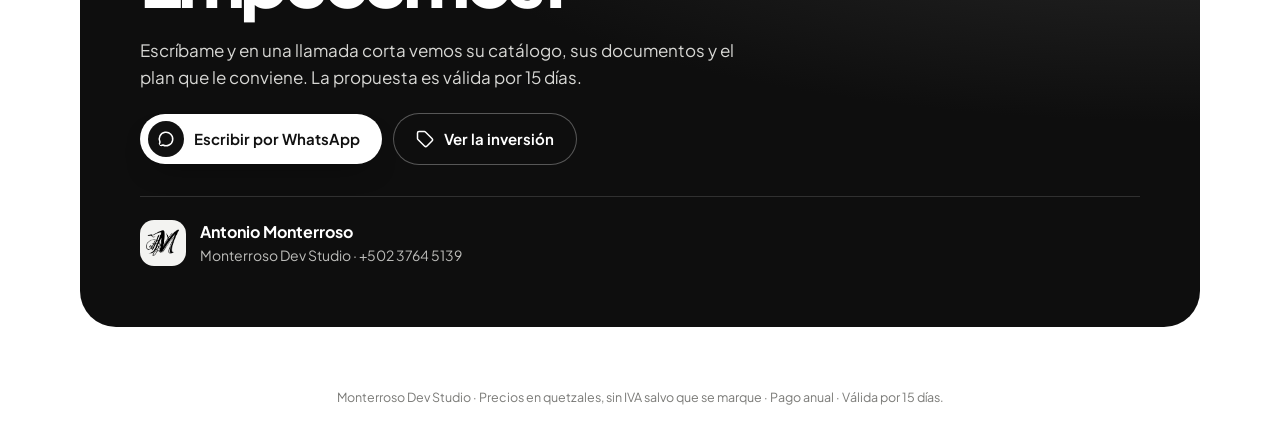
==== commit 4c4837a2: "Textos quitados, muestra de postes y precios Q5,400 / Q10,200 Co-Authored-By: Claude Opus 5.5 <norep" ====
--- a/index.html
+++ b/index.html
@@ -12,13 +12,13 @@
 <link rel="preconnect" href="https://fonts.googleapis.com">
 <link rel="preconnect" href="https://fonts.gstatic.com" crossorigin>
 <link href="https://fonts.googleapis.com/css2?family=Plus+Jakarta+Sans:wght@400;500;600;700;800&display=swap" rel="stylesheet">
-<link rel="stylesheet" href="css/propuesta.css?v=3">
+<link rel="stylesheet" href="css/propuesta.css?v=5">
 </head>
 <body>
 <header class="barra"><div class="barra-in">
   <a class="firma-b" href="#portada"><img src="img/firma-m.png" alt=""><span>Monterroso Dev Studio</span></a>
   <nav aria-label="Secciones"><a href="#cambia">Lo que cambia</a><a href="#inversion">Inversión</a><a href="#trabajo">Cómo trabajamos</a></nav>
-  <a class="btn btn-n btn-s" data-wa href="#" target="_blank" rel="noopener" data-i="chat">Hablemos</a>
+  <a class="btn btn-n btn-s" data-wa href="#" target="_blank" rel="noopener" data-i="chat" aria-label="Hablemos por WhatsApp"><span class="txt-b">Hablemos</span></a>
 </div></header>
 
 <main>
@@ -32,7 +32,7 @@
   </div>
   <div class="tablero" aria-hidden="true">
     <div class="pz neg aparece"><small>Propuesta SYC-0142</small><b>Q 43,739.92</b><span class="vivo"><i></i>El cliente la abrió hace 2 min</span></div>
-    <div class="pz aparece"><small>Del plano a la cotización</small><b>12 paneles</b><small style="margin-top:6px">6.60 kWp · 12.6 m de cable solar</small></div>
+    <div class="pz aparece"><b>12 paneles</b><small style="margin-top:6px">6.60 kWp · 12.6 m de cable solar</small></div>
     <div class="pz pz-plano aparece" data-plano-portada></div>
     <div class="pz aparece"><small>Expediente</small><b>1 PDF</b><div class="pila-m"><span class="f"></span><span></span><span></span><span></span><span class="f"></span><em>12 páginas</em></div></div>
     <div class="pz aparece"><small>Seguimiento</small><b>Firmada</b><small style="margin-top:6px">Opción B · con batería</small></div>
@@ -40,12 +40,12 @@
 </div></section>
 
 <section class="sec" id="hoy"><div class="envol">
-  <div class="sec-cab rv"><span class="n">01 · Hoy</span><div><h2>Lo que hoy le cuesta ventas.</h2><p>Su trabajo técnico es bueno. La forma de presentarlo no siempre le hace justicia.</p></div></div>
+  <div class="sec-cab rv"><span class="n">01 · Hoy</span><div><h2>Lo que hoy le cuesta ventas.</h2></div></div>
   <div class="dolor">
-    <div class="rv"><span class="ic" data-i="table"></span><h3>Cotizaciones en Excel</h3><p>Precios viejos, fórmulas rotas y una hoja distinta para cada cliente. Armar una propuesta toma una tarde.</p></div>
-    <div class="rv"><span class="ic" data-i="pen"></span><h3>Planos rayados a mano</h3><p>Se imprime el plano, se marca con lapicero y se toma foto. Contar tomas, lámparas y metros de cable es a ojo.</p></div>
-    <div class="rv"><span class="ic" data-i="files"></span><h3>Cinco archivos sueltos</h3><p>Cotización, fichas, garantías y certificados van por separado en WhatsApp. El cliente no encuentra nada.</p></div>
-    <div class="rv"><span class="ic" data-i="eyeOff"></span><h3>Sin saber si la vio</h3><p>Manda la propuesta y espera. No sabe si la abrió, si la comparó con otra o si es momento de llamar.</p></div>
+    <div class="rv"><span class="ic" data-i="table"></span><h3>Cotizaciones en Excel</h3></div>
+    <div class="rv"><span class="ic" data-i="pen"></span><h3>Planos rayados a mano</h3></div>
+    <div class="rv"><span class="ic" data-i="files"></span><h3>Cinco archivos sueltos</h3></div>
+    <div class="rv"><span class="ic" data-i="eyeOff"></span><h3>Sin saber si la vio</h3></div>
   </div>
 </div></section>
 
@@ -95,10 +95,10 @@
       </div>
       <div class="vis"><div class="tel"><div class="tel-in">
         <span class="tel-url">sudominio.com/p/casa-vista-hermosa</span>
-        <h4>Sistema solar con respaldo</h4>
+        <h4>Instalación de postes y acometida</h4>
         <div class="pasos"><i class="h"></i><i class="a"></i><i></i><i></i><i></i><i></i><i></i><i></i></div>
-        <div class="c neg">Ahorro estimado al mes<b>Q 1,202.26</b></div>
-        <div class="c">Opción B · Paneles con batería<b>Q 79,803.92</b></div>
+        <div class="c neg">Postes de concreto de 25 pies<b>4 postes</b></div>
+        <div class="c">Opción B · Con alumbrado<b>Q 38,450.00</b></div>
         <div class="c">Propuesta completa · PDF de 15 páginas</div>
         <div class="firmar">Aceptar y firmar</div>
       </div></div><div class="aviso-m"><i data-i="eye"></i>Casa Vista Hermosa abrió su propuesta</div></div>
@@ -157,6 +157,6 @@
 </div></div></section>
 </main>
 <footer class="pie">Monterroso Dev Studio · Precios en quetzales, sin IVA salvo que se marque · Pago anual · Válida por 15 días.</footer>
-<script src="js/propuesta.js?v=4"></script>
+<script src="js/propuesta.js?v=5"></script>
 </body>
 </html>
--- a/css/propuesta.css
+++ b/css/propuesta.css
@@ -240,6 +240,12 @@
   .btn:active, .demo-c:active { transform: none; }
 }
 .sec, .cierre, .portada { scroll-margin-top: 80px; }
+@media (max-width: 380px) { .barra .txt-b { display: none; } .barra .btn-s { padding: 0 5px; gap: 0; } }
+.portada .envol > *, .tablero > *, .pieza > * { min-width: 0; }
+.vis { overflow: hidden; }
+.planes > * { min-width: 0; }
+@media (max-width: 400px) { .plan { padding: 22px; } .plan .precio b { font-size: 32px; } .plan .ins { top: 16px; right: 16px; } }
+@media (max-width: 400px) { .eti { align-items: flex-start; border-radius: 18px; } .fila .btn { white-space: normal; } .pz b { font-size: 21px; } .tablero { gap: 10px; } .pz { padding: 14px; } }
 @media (max-width: 480px) {
   .firma-b { font-size: 14px; white-space: nowrap; }
   .barra .sin-movil { display: none; }
